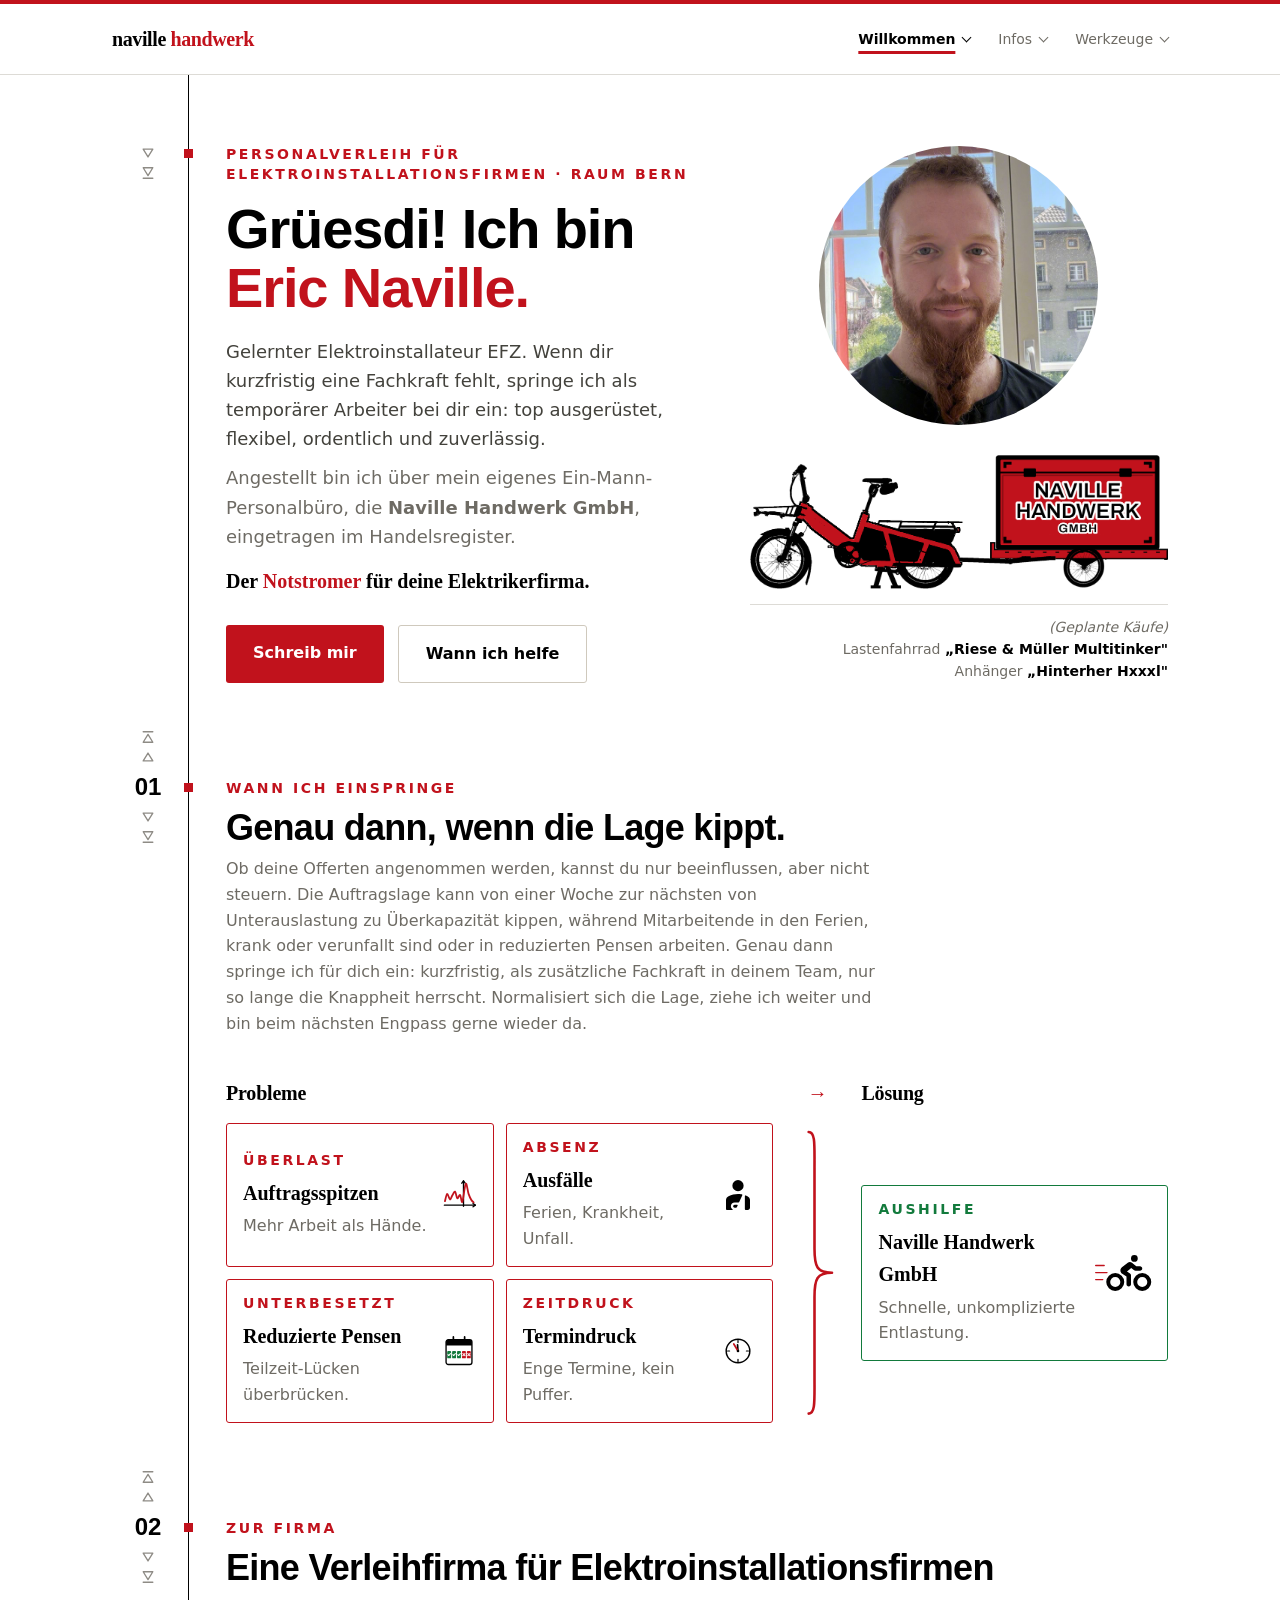
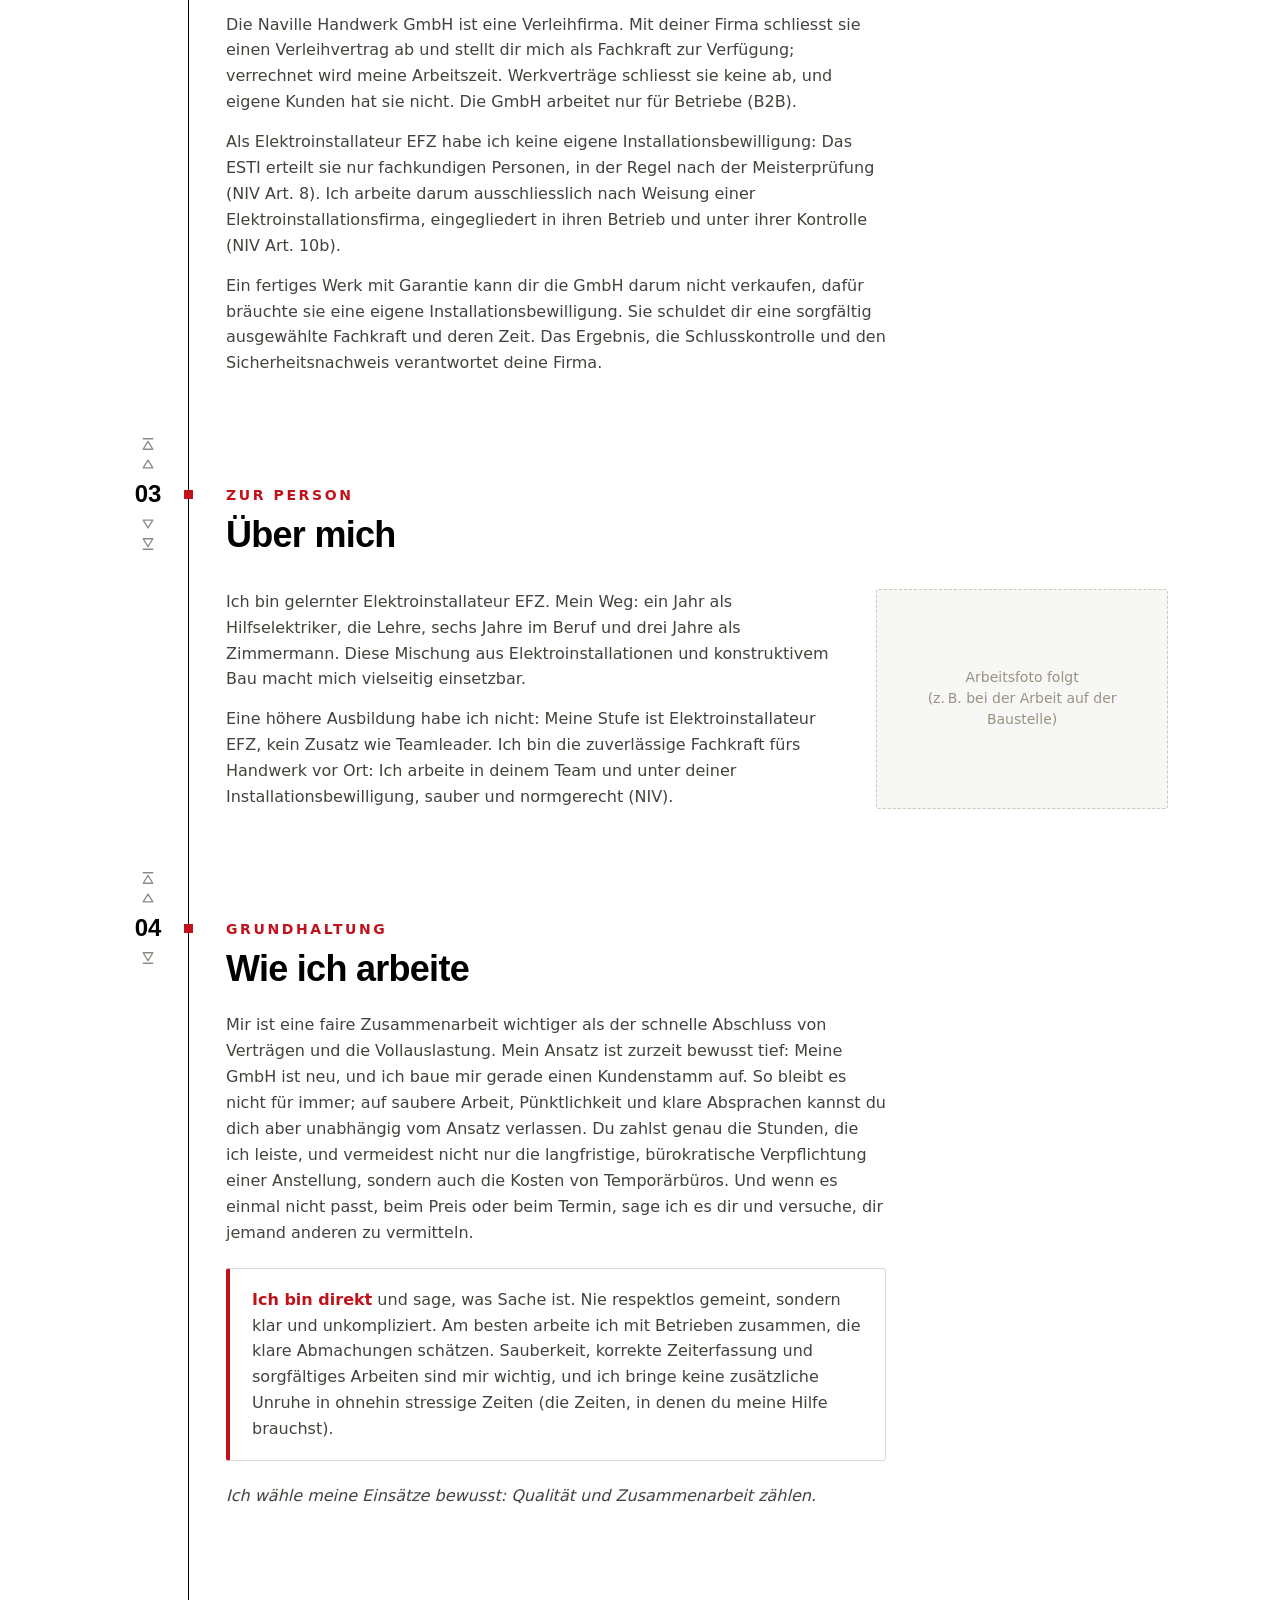
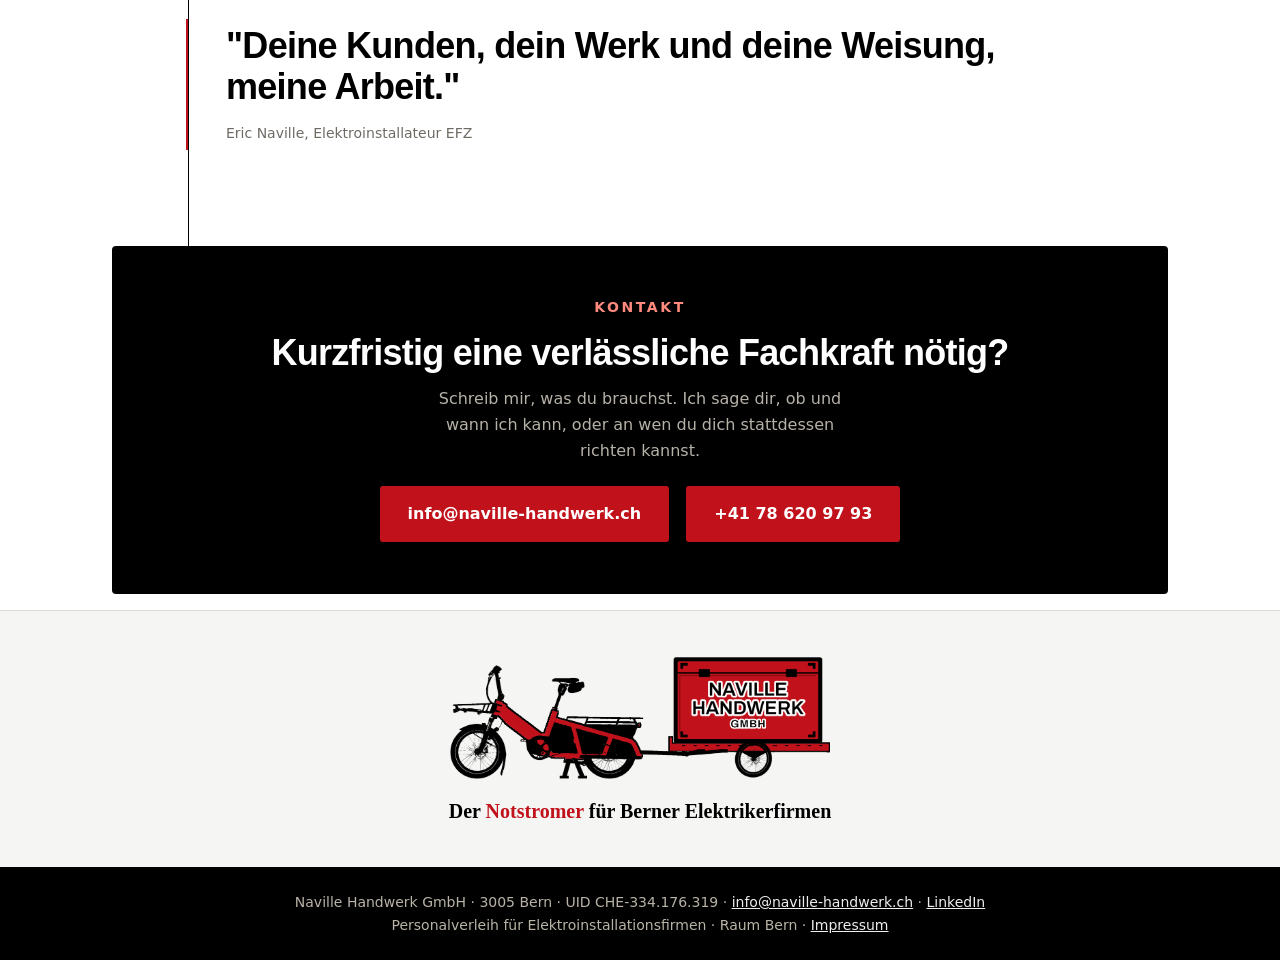
==== index.html @ 1d879ae9 "feat: LinkedIn-Link in der Fusszeile aller Seiten Die Firma hat seit heute eine LinkedIn-Firmenseite" ====
<!doctype html><html lang="de"><head><meta charset="utf-8">
<meta name="viewport" content="width=device-width,initial-scale=1">
<meta http-equiv="Content-Security-Policy" content="default-src 'self'; script-src 'self'; style-src 'self' 'unsafe-inline'; img-src 'self' data:; font-src 'self'; connect-src 'self'; object-src 'none'; base-uri 'self'; form-action 'self'">
<title>Naville Handwerk GmbH · Kurzfristige Hilfe bei akutem Personalengpass</title>
<meta name="description" content="Eric Naville, Elektroinstallateur EFZ: kurzfristige, verlässliche Aushilfe für Elektroinstallationsfirmen im Raum Bern.">
<link rel="stylesheet" href="basis.css">
<style>
.eyebrow,.card .t,.step .n{font-size:14px;letter-spacing:2.6px}
.hero{display:grid;grid-template-columns:1.06fr .94fr;gap:52px;align-items:center;padding-block:74px 66px}
.hero>*{min-width:0}
.hero h1{font-size:clamp(34px,5.2vw,56px);line-height:1.04;margin:0 0 20px}
.hero .lead{font-size:18px;color:var(--ink2);max-width:32em;margin-bottom:14px}
.slogan{font-family:'Archivo';font-weight:600;font-size:20px;margin-bottom:28px}
.ctas{display:flex;gap:14px;flex-wrap:wrap}
.btn{display:inline-block;text-decoration:none;font-weight:700;padding:15px 27px;border-radius:3px}
.btn.red{background:var(--red);color:#fff}
.btn.ghost{border:1.5px solid #cfc9bd;color:var(--ink)}
.hero-emb img{width:100%;display:block;margin-top:30px}
.hero-emb img.profile{width:66.7%;height:auto;border-radius:50%;margin:0 auto 6px;display:block;object-fit:cover}
.spec{margin-top:15px;border-top:1px solid var(--line);padding-top:12px;color:var(--grey);font-size:14px;line-height:1.55;text-align:right}
.spec b{color:var(--ink)}
.sec{padding-block:66px;border-top:1px solid var(--line)}
.eyebrow{color:var(--red);margin-bottom:10px}
.sec h2{font-size:clamp(26px,3.4vw,36px);line-height:1.08;margin-bottom:8px}
.sec .sub{color:var(--grey);margin-bottom:40px}
.cycle{display:grid;grid-template-columns:repeat(4,1fr);gap:24px}
.step{text-align:center;padding:0 6px}
.step svg{width:56px;height:56px;margin-bottom:14px}
.step .n{color:var(--red);margin-bottom:7px}
.step h3{font-family:'Archivo';font-weight:600;font-size:20px;margin-bottom:6px}
.step p{color:var(--ink2);font-size:16px}
.grid{display:grid;grid-template-columns:repeat(4,1fr);gap:14px}
.card{background:var(--card);border:1px solid var(--line);border-radius:8px;padding:18px 20px;display:flex;align-items:center;gap:14px}
.card .tx{flex:1;min-width:0}
.card .t{color:var(--red);margin-bottom:8px}
.card h3{font-family:'Archivo';font-weight:600;font-size:20px;margin-bottom:4px}
.card p{color:var(--grey);font-size:16px}
.card .ic{flex:none;height:42px;display:flex;align-items:center}
.card .ic svg{height:42px;width:auto;max-width:100%;display:block;overflow:visible}
.probsol-head{display:flex;align-items:center;gap:clamp(16px,3vw,34px);margin:2px 0 14px}
.probsol-head>*{min-width:0}
.ph-lab{font-family:'Archivo';font-weight:600;letter-spacing:-.01em;font-size:20px;color:var(--ink)}
.ph-prob{flex:2}
.ph-sol{flex:1}
.ph-arrow{flex:none;width:clamp(38px,5vw,60px);text-align:center;font-family:'Archivo';font-weight:600;font-size:20px;line-height:1}
/* Probleme als 2x2-Raster, Loesung daneben; kompakte Karten */
.probsol{display:flex;align-items:center;gap:clamp(16px,3vw,34px)}
.probsol>*{min-width:0}
.probcol{flex:2;display:grid;grid-template-columns:1fr 1fr;gap:12px}
.solcol{flex:1;display:flex}
.solcol .card{width:100%}
.probsol .card{padding:14px 16px;gap:12px}
.probsol .card .t{margin-bottom:6px}
.probsol .card .ic,.probsol .card .ic svg{height:36px}
.probcol .card{border:1.6px solid var(--red)}
.card.sol{border:1.6px solid var(--grn)}
.card.sol .t{color:var(--grn)}
.psarrow{flex:none;align-self:stretch;display:flex;align-items:center;justify-content:center;width:clamp(30px,4.5vw,52px)}
.psarrow .brace{width:100%;height:100%;display:block}
.psarrow .downarr{display:none}
@media(max-width:900px){.probsol{flex-direction:column;align-items:stretch;gap:8px}.psarrow{align-self:center;width:auto;margin:0}.psarrow .brace{display:none}.psarrow .downarr{display:block;width:22px;height:auto}.probsol-head{gap:10px}.ph-prob,.ph-sol{flex:none}.ph-arrow{width:auto}}
@media(max-width:600px){.probsol .card .t{letter-spacing:1.8px}.probsol .card .ic,.probsol .card .ic svg{height:30px}}
@media(max-width:460px){.probcol{gap:8px}.probsol .card{padding:11px 12px}.probsol .card .t{letter-spacing:1.4px}.probcol .card .ic{display:none}}
.quote{border-left:3px solid var(--red);padding:6px 0 6px 26px;max-width:62ch}
.quote p{font-size:clamp(26px,3.4vw,36px);line-height:1.15}
.quote .who{margin-top:14px;color:var(--grey);font-size:14px}
.contact{text-align:center;background:var(--ink);color:#e7e4de;border-radius:14px;padding:52px 24px}
.contact h2{color:#fff;font-size:clamp(26px,3.4vw,36px);margin:6px 0 4px}
.contact .sub2{color:#b7b2a8;max-width:44ch;margin:0 auto}
.contact .mail{display:inline-block;background:var(--red);color:#fff;text-decoration:none;font-weight:700;padding:15px 28px;border-radius:3px;margin:22px 6px 0}
@media(max-width:820px){.hero{grid-template-columns:1fr;gap:34px}.cycle{grid-template-columns:1fr 1fr;gap:34px 24px}.grid{grid-template-columns:1fr 1fr}}
@media(max-width:520px){.grid{grid-template-columns:1fr}}

.prose p{color:var(--ink2);margin-bottom:14px}
.about{display:grid;grid-template-columns:1.35fr .65fr;gap:44px;align-items:start}
.about>*{min-width:0}
.photoph{background:#F2F0EA;border:1px dashed #cfc7b6;border-radius:12px;min-height:220px;display:flex;flex-direction:column;align-items:center;justify-content:center;color:#9a9384;text-align:center;padding:24px;font-size:14px;line-height:1.5}
.sig{font-family:'Archivo';font-weight:600;font-size:20px;margin-top:18px;color:var(--ink)}
.callout{background:#fff;border:1px solid var(--line);border-left:4px solid var(--red);border-radius:10px;padding:18px 22px;color:var(--ink2);margin:22px 0}
.callout b{color:var(--red)}
.tagline{font-style:italic;color:var(--grey);margin-top:18px}
@media(max-width:820px){.about{grid-template-columns:1fr;gap:26px}}
</style>
<link rel="stylesheet" href="achse.css">
<link rel="icon" type="image/svg+xml" href="favicon.svg">
<link rel="icon" type="image/png" sizes="32x32" href="bilder/favicon-32.png">
<link rel="apple-touch-icon" href="bilder/apple-touch-icon.png">
<link rel="manifest" href="site.webmanifest">
<meta name="theme-color" content="#FFFFFF">
<meta property="og:type" content="website">
<meta property="og:site_name" content="Naville Handwerk GmbH">
<meta property="og:locale" content="de_CH">
<meta property="og:title" content="Naville Handwerk GmbH · Kurzfristige Hilfe bei akutem Personalengpass">
<meta property="og:description" content="Eric Naville, Elektroinstallateur EFZ: kurzfristige, verlässliche Aushilfe für Elektroinstallationsfirmen im Raum Bern.">
<meta property="og:url" content="https://naville-handwerk.ch/">
<meta name="twitter:card" content="summary">
<meta name="twitter:title" content="Naville Handwerk GmbH · Kurzfristige Hilfe bei akutem Personalengpass">
<meta name="twitter:description" content="Eric Naville, Elektroinstallateur EFZ: kurzfristige, verlässliche Aushilfe für Elektroinstallationsfirmen im Raum Bern.">
<!-- Icons: Font Awesome Free (CC BY 4.0, fontawesome.com) · Bootstrap Icons (MIT) · Material Symbols (Apache-2.0). Schrift: Archivo (SIL OFL 1.1). -->
</head>
<body>
<div class="availbar" id="availbar" hidden>
  <a class="availpill" href="index.html#kontakt">
    <svg class="av-ic" viewBox="0 0 24 24" fill="none" aria-hidden="true"><rect x="3" y="4.5" width="18" height="16.5" rx="3.2" stroke="#fff" stroke-width="2"/><path d="M3 9.5H21M8 2.5V6M16 2.5V6" stroke="#fff" stroke-width="2" stroke-linecap="round"/></svg>
    <span id="availtext">Verfügbarkeit wird geladen …</span>
  </a>
</div>
<div class="wire"></div>
<header class="nav"><div class="wrap nav-in">
  <a class="brand" href="index.html">naville <span class="red">handwerk</span></a>
  <input type="checkbox" id="navtoggle" class="navtoggle" hidden>
  <label for="navtoggle" class="burger" aria-label="Menü"><span></span><span></span><span></span></label>
  <nav class="nav-links"><div class="ng"><button class="ng-t" type="button">Willkommen</button><div class="ng-p"><a href="index.html">Startseite</a><a href="index.html#wann">Wann ich einspringe</a><a href="index.html#firma">Zur Firma</a><a href="index.html#ueber">Über mich</a><a href="index.html#arbeit">Wie ich arbeite</a><a href="index.html#kontakt">Kontakt</a></div></div><div class="ng"><button class="ng-t" type="button">Infos</button><div class="ng-p"><a href="leistungen.html">Was du von mir hast</a><a href="faq.html">FAQ</a><a href="dokumente.html">Dokumente</a></div></div><div class="ng"><button class="ng-t" type="button">Werkzeuge</button><div class="ng-p"><a href="kalender.html">Kalender</a><a href="preisrechner.html">Preisrechner</a><a href="rayon.html">Rayon-Rechner</a><a href="vertragswerk.html">Vertragswerk</a><a href="schema.html">Schema-Symbole</a><a href="schema_zeichnen.html">Schema zeichnen</a></div></div></nav>
</div></header>

<section class="wrap hero">
  <div>
    <div class="kick mono">Personalverleih für Elektroinstallationsfirmen · Raum Bern</div>
    <h1 class="disp">Grüesdi! Ich bin <span class="red">Eric Naville.</span></h1>
    <p class="lead">Gelernter Elektroinstallateur EFZ. Wenn dir kurzfristig eine Fachkraft fehlt, springe ich als temporärer Arbeiter bei dir ein: top ausgerüstet, flexibel, ordentlich und zuverlässig.</p>
    <p class="lead" style="color:var(--grey);margin-top:-4px">Angestellt bin ich über mein eigenes Ein-Mann-Personalbüro, die <b>Naville Handwerk GmbH</b>, eingetragen im Handelsregister.</p>
    <p class="slogan">Der <span class="red">Notstromer</span> für deine Elektrikerfirma.</p>
    <div class="ctas"><a class="btn red" href="#kontakt">Schreib mir</a><a class="btn ghost" href="#wann">Wann ich helfe</a></div>
  </div>
  <div class="hero-emb">
    <img class="profile" src="bilder/eric.jpg" width="640" height="640" alt="Eric Naville, Inhaber der Naville Handwerk GmbH">
    <img src="bilder/emblem.png" alt="Lastenvelo mit Anhänger und Firmenschild">
    <div class="spec"><i>(Geplante Käufe)</i><br>Lastenfahrrad <b>„Riese &amp; Müller Multitinker"</b><br>Anhänger <b>„Hinterher Hxxxl"</b></div>
  </div>
</section>

<section class="wrap sec" id="wann">
  <div class="eyebrow mono">Wann ich einspringe</div>
  <h2 class="disp">Genau dann, wenn die Lage kippt.</h2>
  <p class="sub">Ob deine Offerten angenommen werden, kannst du nur beeinflussen, aber nicht steuern. Die Auftragslage kann von einer Woche zur nächsten von Unterauslastung zu Überkapazität kippen, während Mitarbeitende in den Ferien, krank oder verunfallt sind oder in reduzierten Pensen arbeiten. Genau dann springe ich für dich ein: kurzfristig, als zusätzliche Fachkraft in deinem Team, nur so lange die Knappheit herrscht. Normalisiert sich die Lage, ziehe ich weiter und bin beim nächsten Engpass gerne wieder da.</p>
    <div class="probsol-head">
    <div class="ph-lab ph-prob">Probleme</div>
    <div class="ph-arrow"><span class="red">&#8594;</span></div>
    <div class="ph-lab ph-sol">Lösung</div>
  </div>
  <div class="probsol" id="leistung">
    <div class="probcol">
      <div class="card"><div class="tx"><div class="t mono">Überlast</div><h3>Auftragsspitzen</h3><p>Mehr Arbeit als Hände.</p></div><div class="ic"><svg viewBox="0 0 64 64" fill="none"><g stroke="#000000" stroke-width="2.4" stroke-linecap="round" stroke-linejoin="round" fill="none"><path d="M6 50 H61"/><path d="M61 50 l-4 -3 M61 50 l-4 3"/><path d="M40 52 V7"/><path d="M40 7 l-3 4 M40 7 l3 4"/></g><path d="M 7 43 C 7.67 40.83 9.50 30.50 11.00 30.00 C 12.50 29.50 14.50 39.50 16.00 40.00 C 17.50 40.50 18.50 35.33 20.00 33.00 C 21.50 30.67 23.50 25.17 25.00 26.00 C 26.50 26.83 27.50 37.00 29.00 38.00 C 30.50 39.00 32.50 31.00 34.00 32.00 C 35.50 33.00 36.33 47.33 38.00 44.00 C 39.67 40.67 42.17 14.33 44.00 12.00 C 45.83 9.67 47.33 25.17 49.00 30.00 C 50.67 34.83 52.50 38.50 54.00 41.00 C 55.50 43.50 57.33 44.33 58.00 45.00" fill="none" stroke="#C1121C" stroke-width="3.2" stroke-linecap="round" stroke-linejoin="round"/></svg></div></div>
      <div class="card"><div class="tx"><div class="t mono">Absenz</div><h3>Ausfälle</h3><p>Ferien, Krankheit, Unfall.</p></div><div class="ic"><svg viewBox="0 -960 960 960" fill="none"><path fill="#000000" d="M373.5-623.5Q330-667 330-730t43.5-106.5Q417-880 480-880t106.5 43.5Q630-793 630-730t-43.5 106.5Q543-580 480-580t-106.5-43.5ZM390-140q-17 0-28.5-11.5T350-180q0-17 11.5-28.5T390-220h67q8 0 12.5 7t1.5 15l-19 41q-4 8-11.5 12.5T424-140h-34ZM228-450q60-27 123-43.5T480-510q26 0 52 3t52 9q8 2 11.5 8.5T595-475l-80 178q-3 8-10.5 12.5T488-280h-98q-42 0-71 29t-29 71q0 27 13 49.5T337-94q6 3 4.5 8.5T335-80H190q-13 0-21.5-8.5T160-110v-234q0-35 18-63.5t50-42.5Zm572 310q0 25-17.5 42.5T740-80h-47q-13 0-21.5-8.5T663-110v-344q0-8 6-13t14-2q12 5 24 9.5t24 9.5q31 14 50 42.5t19 63.5v204Z"/></svg></div></div>
      <div class="card"><div class="tx"><div class="t mono">Unterbesetzt</div><h3>Reduzierte Pensen</h3><p>Teilzeit-Lücken überbrücken.</p></div><div class="ic"><svg viewBox="0 0 64 64" fill="none"><path d="M22 7 V15 M42 7 V15" stroke="#000000" stroke-width="3" stroke-linecap="round"/><rect x="9" y="12" width="46" height="44" rx="4" fill="#fff" stroke="#000000" stroke-width="2.4"/><path d="M9 22 V16 Q9 12 13 12 H51 Q55 12 55 16 V22 Z" fill="#000000"/><rect x="11" y="32" width="7" height="13" rx="1.6" fill="#127A3C"/><path d="M12.4 38.5 l1.4 1.6 l3 -3.4" fill="none" stroke="#fff" stroke-width="1.8" stroke-linecap="round" stroke-linejoin="round"/><rect x="19.75" y="32" width="7" height="13" rx="1.6" fill="#127A3C"/><path d="M21.15 38.5 l1.4 1.6 l3 -3.4" fill="none" stroke="#fff" stroke-width="1.8" stroke-linecap="round" stroke-linejoin="round"/><rect x="28.5" y="32" width="7" height="13" rx="1.6" fill="#127A3C"/><path d="M29.9 38.5 l1.4 1.6 l3 -3.4" fill="none" stroke="#fff" stroke-width="1.8" stroke-linecap="round" stroke-linejoin="round"/><rect x="37.25" y="32" width="7" height="13" rx="1.6" fill="#C1121C"/><path d="M38.85 36.6 l3.8 3.8 M42.65 36.6 l-3.8 3.8" stroke="#fff" stroke-width="1.8" stroke-linecap="round"/><rect x="46" y="32" width="7" height="13" rx="1.6" fill="#C1121C"/><path d="M47.6 36.6 l3.8 3.8 M51.4 36.6 l-3.8 3.8" stroke="#fff" stroke-width="1.8" stroke-linecap="round"/></svg></div></div>
      <div class="card"><div class="tx"><div class="t mono">Zeitdruck</div><h3>Termindruck</h3><p>Enge Termine, kein Puffer.</p></div><div class="ic"><svg viewBox="0 0 64 64" fill="none"><circle cx="32" cy="32" r="21" fill="#fff" stroke="#000000" stroke-width="2.6"/><g stroke="#000000" stroke-width="2.2" stroke-linecap="round"><path d="M32 13.5 V17"/><path d="M32 47 V50.5"/><path d="M50.5 32 H47"/><path d="M13.5 32 H17"/></g><path d="M32 32 L31.2 21" stroke="#000000" stroke-width="3" stroke-linecap="round"/><path d="M32 32 L24.5 19.5" stroke="#C1121C" stroke-width="3" stroke-linecap="round"/><circle cx="32" cy="32" r="2.3" fill="#000000"/></svg></div></div>
    </div>
    <div class="psarrow" aria-hidden="true"><svg class="brace" viewBox="0 0 24 100" preserveAspectRatio="none" fill="none"><path d="M7 3 C11 3 10.5 7 10.5 15 L10.5 42 C10.5 48 12 50 21 50 C12 50 10.5 52 10.5 58 L10.5 85 C10.5 93 11 97 7 97" stroke="#C1121C" stroke-width="2.6" stroke-linecap="round" stroke-linejoin="round" vector-effect="non-scaling-stroke"/></svg><svg class="downarr" viewBox="0 0 32 64" fill="none"><path d="M16 3 V54" stroke="#C1121C" stroke-width="5" stroke-linecap="round"/><path d="M5 42 L16 60 L27 42" stroke="#C1121C" stroke-width="5" stroke-linecap="round" stroke-linejoin="round"/></svg></div>
    <div class="solcol">
      <div class="card sol"><div class="tx"><div class="t mono">Aushilfe</div><h3>Naville Handwerk GmbH</h3><p>Schnelle, unkomplizierte Entlastung.</p></div><div class="ic"><svg viewBox="-160 0 800 512" fill="none"><g stroke="#C1121C" stroke-width="20" stroke-linecap="round"><path d="M-150 150 H-30"/><path d="M-150 250 H10"/><path d="M-150 350 H-50"/></g><path fill="#000000" d="M400 96a48 48 0 1 0 0-96 48 48 0 1 0 0 96zm27.2 64l-61.8-48.8c-17.3-13.6-41.7-13.8-59.1-.3l-83.1 64.2c-30.7 23.8-28.5 70.8 4.3 91.6L288 305.1 288 416c0 17.7 14.3 32 32 32s32-14.3 32-32l0-128c0-10.7-5.3-20.7-14.2-26.6L295 232.9l60.3-48.5L396 217c5.7 4.5 12.7 7 20 7l64 0c17.7 0 32-14.3 32-32s-14.3-32-32-32l-52.8 0zM56 384a72 72 0 1 1 144 0A72 72 0 1 1 56 384zm200 0A128 128 0 1 0 0 384a128 128 0 1 0 256 0zm184 0a72 72 0 1 1 144 0 72 72 0 1 1 -144 0zm200 0a128 128 0 1 0 -256 0 128 128 0 1 0 256 0z"/></svg></div></div>
    </div>
  </div>
</section>

<section class="wrap sec" id="firma">
  <div class="eyebrow mono">Zur Firma</div>
  <h2 class="disp">Eine Verleihfirma für Elektroinstallationsfirmen</h2>
  <div class="prose" style="margin-top:24px">
    <p>Die Naville Handwerk GmbH ist eine Verleihfirma. Mit deiner Firma schliesst sie einen Verleihvertrag ab und stellt dir mich als Fachkraft zur Verfügung; verrechnet wird meine Arbeitszeit. Werkverträge schliesst sie keine ab, und eigene Kunden hat sie nicht. Die GmbH arbeitet nur für Betriebe (B2B).</p>
    <p>Als Elektroinstallateur EFZ habe ich keine eigene Installationsbewilligung: Das ESTI erteilt sie nur fachkundigen Personen, in der Regel nach der Meisterprüfung (NIV Art. 8). Ich arbeite darum ausschliesslich nach Weisung einer Elektroinstallationsfirma, eingegliedert in ihren Betrieb und unter ihrer Kontrolle (NIV Art. 10b).</p>
    <p>Ein fertiges Werk mit Garantie kann dir die GmbH darum nicht verkaufen, dafür bräuchte sie eine eigene Installationsbewilligung. Sie schuldet dir eine sorgfältig ausgewählte Fachkraft und deren Zeit. Das Ergebnis, die Schlusskontrolle und den Sicherheitsnachweis verantwortet deine Firma.</p>
  </div>
</section>

<section class="wrap sec" id="ueber">
  <div class="eyebrow mono">Zur Person</div>
  <h2 class="disp">Über mich</h2>
  <div class="about" style="margin-top:34px">
    <div class="prose">
      <p>Ich bin gelernter Elektroinstallateur EFZ. Mein Weg: ein Jahr als Hilfselektriker, die Lehre, sechs Jahre im Beruf und drei Jahre als Zimmermann. Diese Mischung aus Elektroinstallationen und konstruktivem Bau macht mich vielseitig einsetzbar.</p>
      <p>Eine höhere Ausbildung habe ich nicht: Meine Stufe ist Elektroinstallateur EFZ, kein Zusatz wie Teamleader. Ich bin die zuverlässige Fachkraft fürs Handwerk vor Ort: Ich arbeite in deinem Team und unter deiner Installationsbewilligung, sauber und normgerecht (NIV).</p>
    </div>
    <div class="photoph">Arbeitsfoto folgt<br>(z. B. bei der Arbeit auf der Baustelle)</div>
  </div>
</section>

<section class="wrap sec" id="arbeit">
  <div class="eyebrow mono">Grundhaltung</div>
  <h2 class="disp">Wie ich arbeite</h2>
  <div class="prose" style="margin-top:24px">
    <p style="color:var(--ink2)">Mir ist eine faire Zusammenarbeit wichtiger als der schnelle Abschluss von Verträgen und die Vollauslastung. Mein Ansatz ist zurzeit bewusst tief: Meine GmbH ist neu, und ich baue mir gerade einen Kundenstamm auf. So bleibt es nicht für immer; auf saubere Arbeit, Pünktlichkeit und klare Absprachen kannst du dich aber unabhängig vom Ansatz verlassen. Du zahlst genau die Stunden, die ich leiste, und vermeidest nicht nur die langfristige, bürokratische Verpflichtung einer Anstellung, sondern auch die Kosten von Temporärbüros. Und wenn es einmal nicht passt, beim Preis oder beim Termin, sage ich es dir und versuche, dir jemand anderen zu vermitteln.</p>
    <div class="callout"><b>Ich bin direkt</b> und sage, was Sache ist. Nie respektlos gemeint, sondern klar und unkompliziert. Am besten arbeite ich mit Betrieben zusammen, die klare Abmachungen schätzen. Sauberkeit, korrekte Zeiterfassung und sorgfältiges Arbeiten sind mir wichtig, und ich bringe keine zusätzliche Unruhe in ohnehin stressige Zeiten (die Zeiten, in denen du meine Hilfe brauchst).</div>
    <p class="tagline">Ich wähle meine Einsätze bewusst: Qualität und Zusammenarbeit zählen.</p>
  </div>
</section>

<section class="wrap sec">
  <div class="quote" style="max-width:none">
    <p class="disp">"Deine Kunden, dein Werk und deine Weisung,<br>meine Arbeit."</p>
    <div class="who">Eric Naville, Elektroinstallateur EFZ</div>
  </div>
</section>

<section class="wrap" id="kontakt" style="padding-bottom:16px">
  <div class="contact">
    <div class="eyebrow mono" style="color:#ff8a7d;margin-bottom:6px">Kontakt</div>
    <h2 class="disp">Kurzfristig eine verlässliche Fachkraft nötig?</h2>
    <p class="sub2">Schreib mir, was du brauchst. Ich sage dir, ob und wann ich kann, oder an wen du dich stattdessen richten kannst.</p>
    <a class="mail" href="mailto:info@naville-handwerk.ch">info@naville-handwerk.ch</a>
    <a class="mail" href="tel:+41786209793">+41 78 620 97 93</a>
  </div>
</section>

<div class="fbrand">
  <img src="bilder/emblem.png" alt="Naville Handwerk: Lastenvelo mit Firmenschild">
  <p class="fc">Der <span class="red">Notstromer</span> für Berner Elektrikerfirmen</p>
</div>
<footer class="foot">Naville Handwerk GmbH · 3005 Bern · UID CHE-334.176.319 · <a href="mailto:info@naville-handwerk.ch">info@naville-handwerk.ch</a> · <a href="https://www.linkedin.com/company/naville-handwerk">LinkedIn</a><br>Personalverleih für Elektroinstallationsfirmen · Raum Bern · <a href="impressum.html">Impressum</a></footer>
<script src="verfuegbarkeit.js"></script>
<script src="hinweis.js"></script>
<script src="nav.js"></script>
<script src="banner.js"></script>
<script src="achse.js"></script>
</body></html>
---- basis.css ----
/* Gemeinsames Grundgerüst aller Seiten (extrahiert 2026-08-03 aus den zuvor
   kopierten <style>-Blöcken; Referenz: index.html). Wird auf jeder Seite VOR
   dem seitenspezifischen <style>-Block geladen — bei gleicher Spezifität
   gewinnt darum immer die Inline-Regel der Seite (Overrides). Enthält:
   Schrift, Farbvariablen, Reset, Typo, Kopf/Nav + Burger, Verfügbarkeits-
   Banner, Footer. Seitenspezifisches bleibt im <style> der Seite. */
@font-face{font-family:'Archivo';font-weight:600;font-display:swap;src:url(fonts/archivo-600.woff2) format('woff2');}
:root{--ink:#000000;--ink2:#43423C;--paper:#FFFFFF;--red:#C1121C;--grey:#6E6B64;--line:#DCD6CB;--card:#fff;--org:#EA8C1B;--grn:#127A3C;}
*{box-sizing:border-box;margin:0}
html{scroll-behavior:smooth}
body{font-family:"Segoe UI",system-ui,Arial,sans-serif;color:var(--ink);background:var(--paper);line-height:1.62;-webkit-font-smoothing:antialiased;overflow-x:hidden}
.wrap{max-width:1080px;margin:0 auto;padding:0 clamp(24px,5vw,52px)}
.disp{font-family:'Archivo',sans-serif;font-weight:600;letter-spacing:-.02em}
.mono{font-family:inherit;font-weight:600;font-size:14px;line-height:1.4;letter-spacing:2px;text-transform:uppercase}
.kick{font-size:14px;letter-spacing:2.6px;color:var(--red);margin-bottom:16px}
.red{color:var(--red)}
a{color:inherit}
.wire{height:4px;background:var(--red)}
.nav{position:sticky;top:0;z-index:20;background:rgba(239,238,232,.9);backdrop-filter:blur(8px);border-bottom:1px solid var(--line)}
.nav-in{display:flex;justify-content:space-between;align-items:center;padding-block:18px;gap:20px;flex-wrap:wrap}
.brand{font-family:'Archivo';font-weight:600;font-size:20px;letter-spacing:-.4px;text-transform:lowercase;text-decoration:none;color:#000}
/* Navigation: drei Gruppen (Willkommen, Infos, Werkzeuge), in jeder Seite gleich im HTML.
   Breit: Gruppen in der Kopfzeile, die Seiten klappen beim Schweben oder per Tastatur auf
   (:focus-within). Schmal (unten): der Burger oeffnet drei Kacheln mit allen Seiten.
   nav.js markiert die aktuelle Seite (.on); ohne JavaScript fehlt nur die Markierung. */
.nav-links{display:flex;gap:28px}
.ng{position:relative}
.ng-t{display:inline-flex;align-items:center;gap:8px;color:var(--grey);font-size:14px;font-family:inherit;background:none;border:0;padding:8px 0;cursor:pointer;line-height:1.3}
.ng-t::after{content:"";width:6px;height:6px;border:solid currentColor;border-width:0 1.5px 1.5px 0;transform:translateY(-2px) rotate(45deg)}
.ng:hover .ng-t,.ng:focus-within .ng-t{color:var(--red)}
.ng-t.on{color:var(--ink);font-weight:600;text-decoration:underline;text-decoration-color:var(--red);text-underline-offset:7px;text-decoration-thickness:2.5px}
.ng-p{display:none;position:absolute;left:-16px;top:100%;min-width:230px;background:#fff;border:1px solid var(--line);border-radius:3px;box-shadow:0 10px 24px rgba(0,0,0,.08);padding:8px 0;z-index:30}
.ng:hover .ng-p,.ng:focus-within .ng-p{display:block}
.ng-p a{display:block;padding:9px 16px;color:var(--ink2);text-decoration:none;font-size:14px;white-space:nowrap}
.ng-p a:hover,.ng-p a:focus-visible{color:var(--red);background:#F5F5F3}
.ng-p a.on{color:var(--ink);font-weight:600;box-shadow:inset 3px 0 0 var(--red)}
.availbar{background:var(--paper);padding:11px 16px 3px;text-align:center}
.availbar[hidden]{display:none}
.availpill{display:inline-flex;align-items:center;gap:9px;border-radius:999px;padding:8px 18px;font-size:14px;line-height:1.3;color:#fff;text-decoration:none;font-weight:500;max-width:100%}
.availbar.av-off .availpill{background:var(--red)}
.availbar.av-on .availpill{background:#127A3C}
.availpill .av-ic{flex:none;width:18px;height:18px}
.availpill b{font-weight:700}
.availpill:hover{filter:brightness(1.07)}
.fbrand{background:#F6F4EE;border-top:1px solid var(--line);text-align:center;padding:46px 20px 40px}
.fbrand img{width:100%;max-width:380px;margin:0 auto;display:block}
.fbrand .fc{margin-top:16px;font-family:'Archivo';font-weight:600;font-size:20px;color:var(--ink)}
.foot{background:#000000;color:#b9b3a7;text-align:center;padding:24px 20px;font-size:14px}
.foot a{color:#eee}
.burger{display:none}
@media(max-width:820px){
.burger{display:flex;flex-direction:column;justify-content:center;gap:5px;width:38px;height:34px;padding:6px 4px;cursor:pointer;-webkit-tap-highlight-color:transparent}
.burger span{display:block;height:2.5px;width:100%;background:var(--ink);border-radius:2px;transition:transform .2s,opacity .2s}
.nav{max-height:100vh;overflow-y:auto}                       /* offenes Menue hoeher als der Bildschirm: in der Kopfzeile scrollen */
.nav-links{display:none;width:100%;flex-direction:column;gap:12px;padding:4px 0 14px}
#navtoggle:checked ~ .nav-links{display:flex}
.ng{border:1px solid var(--line);border-radius:3px;padding:10px 14px 4px;background:#fff}
.ng-t{font-family:'Archivo',sans-serif;font-weight:600;font-size:16px;color:var(--ink);padding:0 0 6px;cursor:default}
.ng-t::after{display:none}
.ng:hover .ng-t,.ng:focus-within .ng-t,.ng-t.on{color:var(--ink);text-decoration:none}
.ng-p{display:block;position:static;min-width:0;border:0;box-shadow:none;padding:0}
.ng-p a{padding:10px 0;border-top:1px solid var(--line);white-space:normal;font-size:16px}
.ng-p a:hover,.ng-p a:focus-visible{background:none}
.ng-p a.on{box-shadow:none;text-decoration:underline;text-decoration-color:var(--red);text-underline-offset:5px;text-decoration-thickness:2px}
#navtoggle:checked ~ .burger span:nth-child(1){transform:translateY(7.5px) rotate(45deg)}
#navtoggle:checked ~ .burger span:nth-child(2){opacity:0}
#navtoggle:checked ~ .burger span:nth-child(3){transform:translateY(-7.5px) rotate(-45deg)}
}
/* Seitenspalte der Rechner (Preisrechner, Rayon-Rechner): klebt unter der Kopfzeile und scrollt in
   sich, sobald sie hoeher als der Bildschirm ist; schmal setzen die Seiten sie auf static */
.calc-side{position:sticky;top:78px;max-height:calc(100vh - 92px);overflow-y:auto;display:flex;flex-direction:column;gap:16px;padding:0 6px 2px 0;scrollbar-width:thin;scrollbar-color:#cfc9bd transparent}
---- achse.css ----
/* Gestaltung "Achse": weisser Grund, und auf jeder Seite führt eine dünne
   senkrechte Linie von der Navigation bis zum Schluss der Seite. Die Abschnitte
   hängen als Stationen daran (Nummer, Jahr oder Buchstabe links, rotes Quadrat
   auf der Linie); achse.js setzt dazu die Sprungmarken.

   Wird auf jeder Seite NACH dem seitenspezifischen <style> geladen und geht
   darum basis.css und den Seiten-Styles vor. Ältere Regeln dort (Cremegrund,
   Trennlinien, zentrierte Karten) bleiben stehen und werden hier übersteuert.

   Aufbau: 1 Grund und Masse · 2 Achse · 3 Stationen · 4 Seiten · 5 schmale Fenster */

/* ---------- 1 Grund und Masse (alle Seiten) ---------- */
:root{--paper:#fff;--line:#DDDBD6;--rand:clamp(24px,5vw,52px);
  --spalte:76px;                                   /* Platz links der Achse für Nummern */
  --abstand:38px;                                  /* Achse bis Inhaltskante */
  --achse-x:calc(var(--rand) + var(--spalte))}     /* Lage der Achse ab Seitenrand des Wraps */
body{counter-reset:abschnitt}
.wrap,.nav-in,.calc-layout{max-width:1160px;margin-inline:auto;padding-inline:var(--rand)}
.nav{background:rgba(255,255,255,.93)}
.fbrand{background:#F5F5F3;margin-top:0}
.card,.callout,.photoph{border-radius:3px}
.contact{border-radius:4px}
.photoph{background:#F7F7F5}
.cal-toolbar{background:rgba(255,255,255,.96)}
.fb-card,.note,.introbox2,.gavbox,.disc,.side-box{background:#F5F5F3}
:root{--edit:#F5F5F3;--editbd:#D8D6D0}                           /* Eingabefelder des Preisrechners ohne Cremeton */

/* ---------- 2 Achse: Träger sind alle Abschnitte zwischen Navigation und Fuss ---------- */
.hero,.phead,.sec,.cta,.achse,.cal-main,.cal-fallback,.cal-toolbar-in{position:relative;padding-left:calc(var(--achse-x) + var(--abstand))}
.hero::before,.phead::before,.sec::before,.cta::before,.achse::before,.cal-main::before,.cal-fallback::before,.cal-toolbar-in::before{content:"";position:absolute;left:var(--achse-x);top:0;bottom:0;width:1px;background:var(--ink)}
.sec{border-top:0}

/* ---------- 3 Stationen ---------- */
/* rotes Quadrat auf der Achse */
.kick,.sec > .eyebrow,.tblock,.chap-block,.icard,.calc-main h2{position:relative}
.kick::after,.sec > .eyebrow::after,.tblock::after,.chap-block::after,.icard::after,.calc-main h2::after,.cal-year::after{content:"";position:absolute;left:calc(-1 * var(--abstand) - 4px);top:var(--st-oben,4px);width:9px;height:9px;background:var(--red)}
/* Nummer links der Achse */
.sec > .eyebrow,.tblock,.chap-block,.icard{counter-increment:abschnitt}
.sec > .eyebrow::before,.tblock::before,.chap-block::before,.icard::before,.calc-main h2 .st{position:absolute;right:calc(100% + var(--abstand) + 20px);top:calc(var(--st-oben,4px) - 8px);font-family:'Archivo',sans-serif;font-weight:600;font-size:24px;line-height:1;letter-spacing:0;color:var(--ink);white-space:nowrap;
  width:40px;display:flex;justify-content:center}                /* alle Zahlen mittig in einer Spalte, 20px links der Achse */
.sec > .eyebrow::before,.tblock::before,.chap-block::before,.icard::before{content:counter(abschnitt,decimal-leading-zero)}

/* Sprungmarken (achse.js): über der Zahl nach oben, unter der Zahl nach unten.
   .pf-reihe fasst beide Gruppen; breit erzeugt sie keinen eigenen Kasten. Nach einem Sprung
   setzt achse.js die untere Gruppe der Zielstation dorthin, wo die untere Gruppe der obersten
   Station bei Seitenanfang steht; dieselbe Marke führt so Station für Station weiter. */
.pf-reihe{display:contents}
.pf{position:absolute;right:calc(100% + var(--abstand) + 20px);width:40px;display:flex;flex-direction:column;align-items:center}
.pf-auf{bottom:calc(100% - var(--st-oben,4px) + 16px)}           /* Unterkante 8px über der Zahl */
.pf-ab{top:calc(var(--st-oben,4px) + 24px)}                      /* 8px unter der Zahl */
.pf-ohne .pf-auf{bottom:calc(100% - var(--st-oben,4px) + 6px)}   /* Station ohne Zahl: dicht am Quadrat */
.pf-ohne .pf-ab{top:calc(var(--st-oben,4px) + 15px)}
.kick .pf-ab{top:calc(var(--st-oben,4px) - 6px)}                 /* oberster Punkt: Marke auf Höhe des Quadrats */
.pf a{display:flex;align-items:center;justify-content:center;width:30px;height:20px;color:#8E8B85}
.pf a:hover,.pf a:focus-visible{color:var(--red)}
.pf a:focus-visible{outline:2px solid var(--red);outline-offset:1px}
.pf svg{width:14px;height:14px;fill:none;stroke:currentColor;stroke-width:1.5;stroke-linejoin:round;stroke-linecap:round}
.pf a:hover .fl{fill:currentColor}                               /* hohles Dreieck füllt sich unter dem Zeiger */
.tblock{--st-oben:34px}
.tblock::after,.icard::after{margin-left:-1px}                  /* Kartenrand ausgleichen */
.tblock.ja::after{background:var(--grn)}
.chap-block{--st-oben:9px}
.icard{--st-oben:37px}
.calc-main h2{--st-oben:9px}
.calc-main h2 .st-p{display:none}
.chap-title .num{display:none}

/* Schlussstation: die Achse endet an der Aufforderung zum Kontakt */
.cta{text-align:left;padding-block:26px 60px}
.cta::before{bottom:auto;height:36px}
.cta p{position:relative;--st-oben:11px}
.cta p::after{content:"";position:absolute;left:calc(-1 * var(--abstand) - 6px);top:9px;width:13px;height:13px;background:var(--red)}

/* ---------- 4 Seiten ---------- */
/* Lesebreite für Fliesstext */
.sec .sub,.prose p,.callout,.phead .lead{max-width:660px}

/* Startseite */
.hero{padding-block:70px 96px}
.hero ~ .sec{padding-block:0 96px}
.quote{margin-left:calc(-1 * var(--abstand) - 2px);padding-left:calc(var(--abstand) - 1px)}   /* roter Balken liegt auf der Achse */
@media(min-width:901px){                                          /* Lösungskarte einzeilig halten */
  .probsol,.probsol-head{gap:24px}
  .psarrow,.ph-arrow{width:40px}
  .solcol,.ph-sol{flex:1.12}
}

/* Unterseiten: Kopf und Abschnitte */
.phead{padding-block:64px 44px}
.phead ~ .sec{padding-block:0 72px}

/* Leistungen */
.tsec,.foto{margin-inline:0}
.tblock:first-child{margin-top:0}
.tblock:last-child{margin-bottom:0}

/* FAQ */
.faq,.note{margin-inline:0}

/* Impressum */
.narrow{margin-inline:0}
.icard:first-child{margin-top:0}

/* Kalender: die Jahre sind die Stationen */
.achse > .cal-cards{padding-block:0 40px}
.cal-toolbar{margin-top:0}
.cal-toolbar-in::before{top:-1px;bottom:-1px}
.cal-main{padding-block:44px 64px}
.cal-year{position:absolute;left:calc(var(--achse-x) - 60px);width:40px;display:flex;justify-content:center;white-space:nowrap;margin:0;padding:0;border:0;font-size:22px;line-height:1;--st-oben:6px}
.cal-year .pf{right:0}
.cal-year:first-child{margin:0}
.cal-year::after{left:calc(100% + 16px)}
.cal-months{margin-bottom:52px}
.cal-months:last-child{margin-bottom:0}
/* Monatsreihen als Stationen (achse.js setzt .pf-station auf die erste Karte jeder weiteren
   Reihe): keine Zahl und kein Quadrat, die Marken stehen links der Achse an der Oberkante der
   Karte, oben darüber, unten darunter */
.cal-month.pf-station{position:relative}
.cal-month .pf-auf{bottom:calc(100% - 2px)}
.cal-month .pf-ab{top:2px}

/* Preisrechner: die Buchstaben A bis F sind die Stationen */
.intro,.calc-section{padding:0}
.intro > .achse{display:flow-root;padding-block:0 22px}             /* flow-root: Randabstand der Kästen bleibt innen, die Achse reisst nicht ab */
.calc-layout{grid-template-columns:minmax(0,1fr) 300px;gap:32px;padding-block:0 64px}
.calc-main h2:first-child{margin-top:.4em}
ol.refs a{overflow-wrap:anywhere}                               /* lange Adressen der Quellenliste ragten rechts aus der Spalte (schon im Ist) */

/* ---------- 5 schmale Fenster ---------- */
@media(max-width:1100px){
  .calc-layout{grid-template-columns:1fr}
  .calc-side{position:static}
}
@media(max-width:820px){
  :root{--spalte:0px;--abstand:20px;--achse-x:12px}
  .hero{padding-block:44px 64px}
  .hero ~ .sec{padding-block:0 64px}
  .phead{padding-block:40px 34px}
  .phead ~ .sec{padding-block:0 52px}
  /* Nummern: bei den Abschnittszeilen in die Zeile, sonst weg (die Karten tragen eigene Köpfe) */
  .sec > .eyebrow::before{position:static;display:inline;width:auto;font-size:15px;margin-right:10px}
  .tblock::before,.chap-block::before,.icard::before{display:none}
  .chap-title .num{display:inline-flex}
  .calc-main h2 .st{position:static;display:inline;width:auto;font:inherit}
  .calc-main h2 .st-p{display:inline}
  .cal-year{position:relative;display:block;left:auto;width:auto;margin:0 0 12px}
  /* Sprungmarken: links der Achse ist kein Platz, darum als Reihe rechts.
     Textzeilen (Abschnittszeile, Jahr, Überschrift): schwebt rechts auf der ersten Zeile.
     Karten und FAQ-Kapitel: über der rechten oberen Ecke, im Abstand zur Karte davor. */
  .pf-reihe{display:flex;float:right;margin:0 -5px 0 10px}
  .pf{position:static;width:auto;flex-direction:row}
  .pf a{position:relative;width:26px;height:19px}                 /* 19px: nicht höher als eine Textzeile */
  .pf a::after{content:"";position:absolute;inset:-9px 0}         /* grössere Tippfläche */
  .tblock > .pf-reihe,.chap-block > .pf-reihe,.icard > .pf-reihe,.cal-month > .pf-reihe{float:none;position:absolute;right:-5px;top:-30px;margin:0}
  .tblock + .tblock,.icard + .icard{margin-top:44px}
  .cal-year::after{left:calc(-1 * var(--abstand) - 4px)}
  .cal-months{margin-bottom:38px;row-gap:36px}                      /* Platz für die Markenreihe über jeder Monatskarte */
  .quote{margin-left:calc(-1 * var(--abstand) - 1px);padding-left:calc(var(--abstand) - 2px)}
}
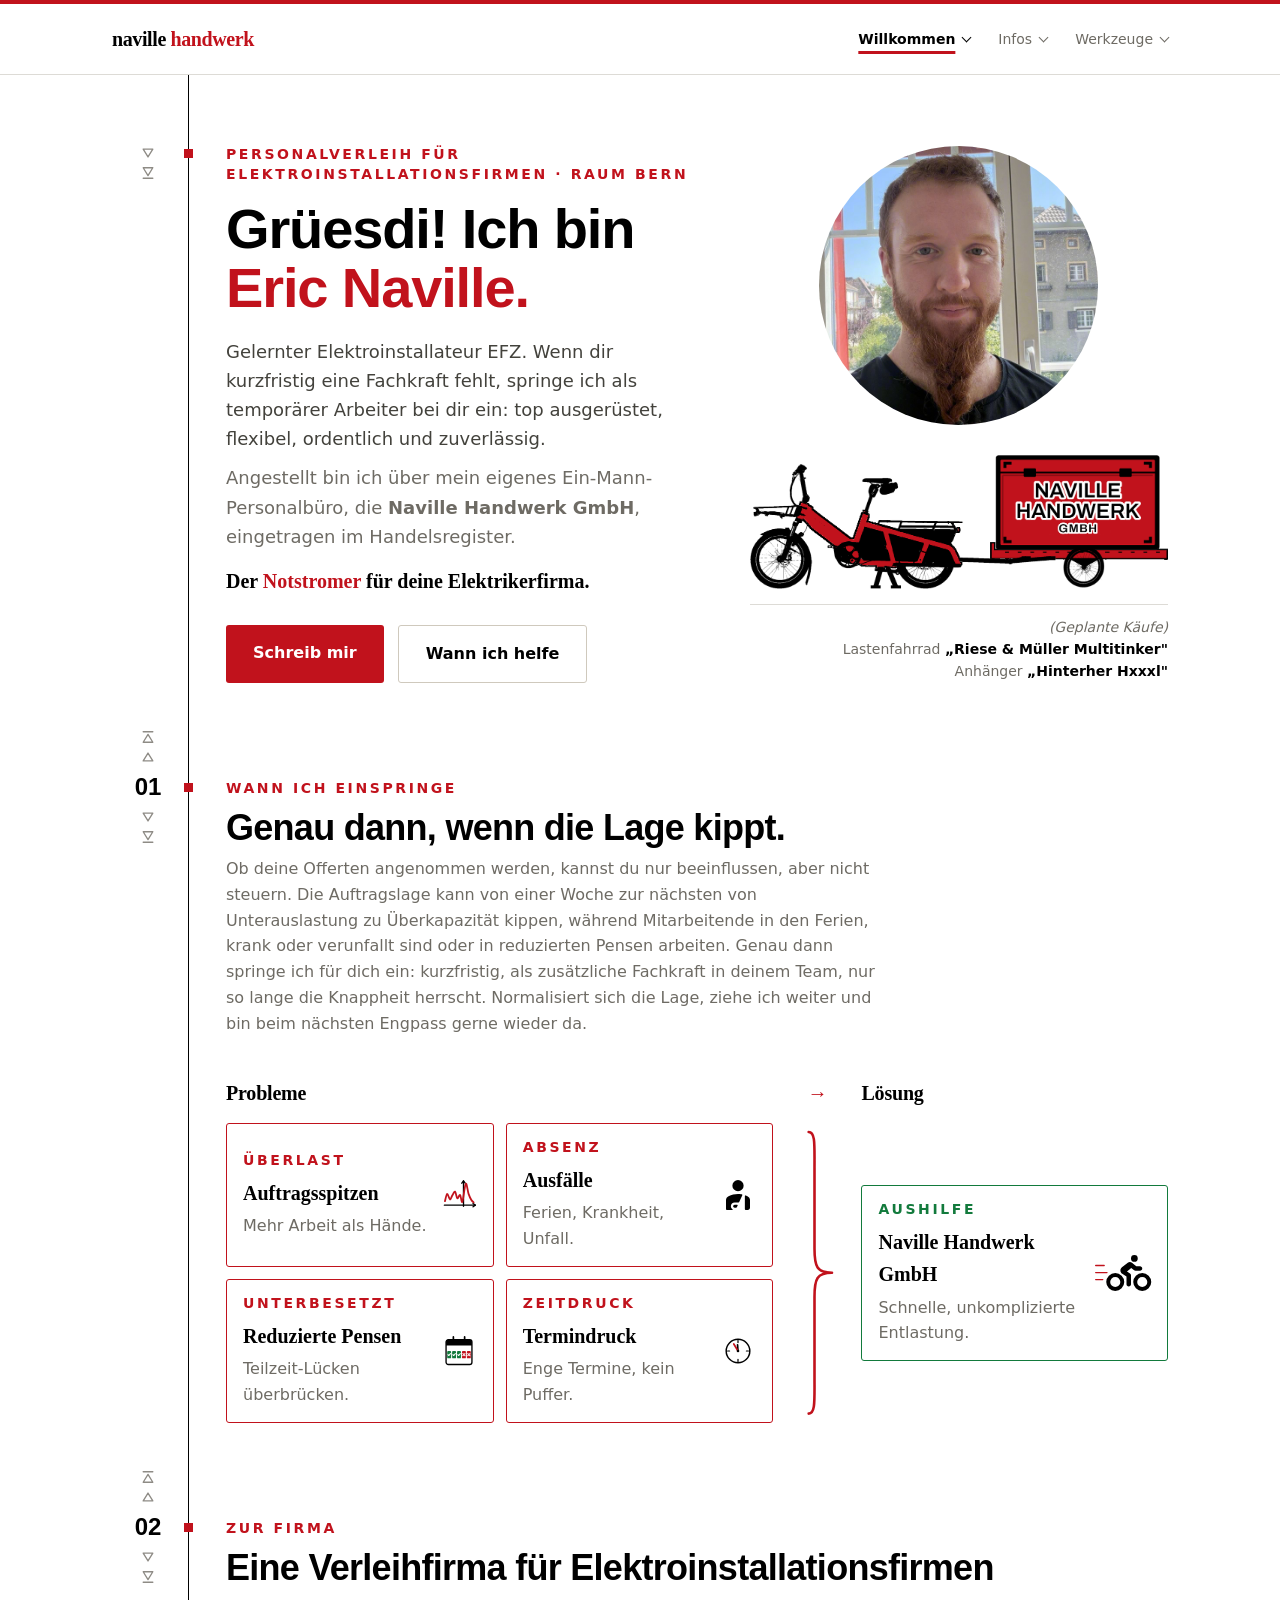
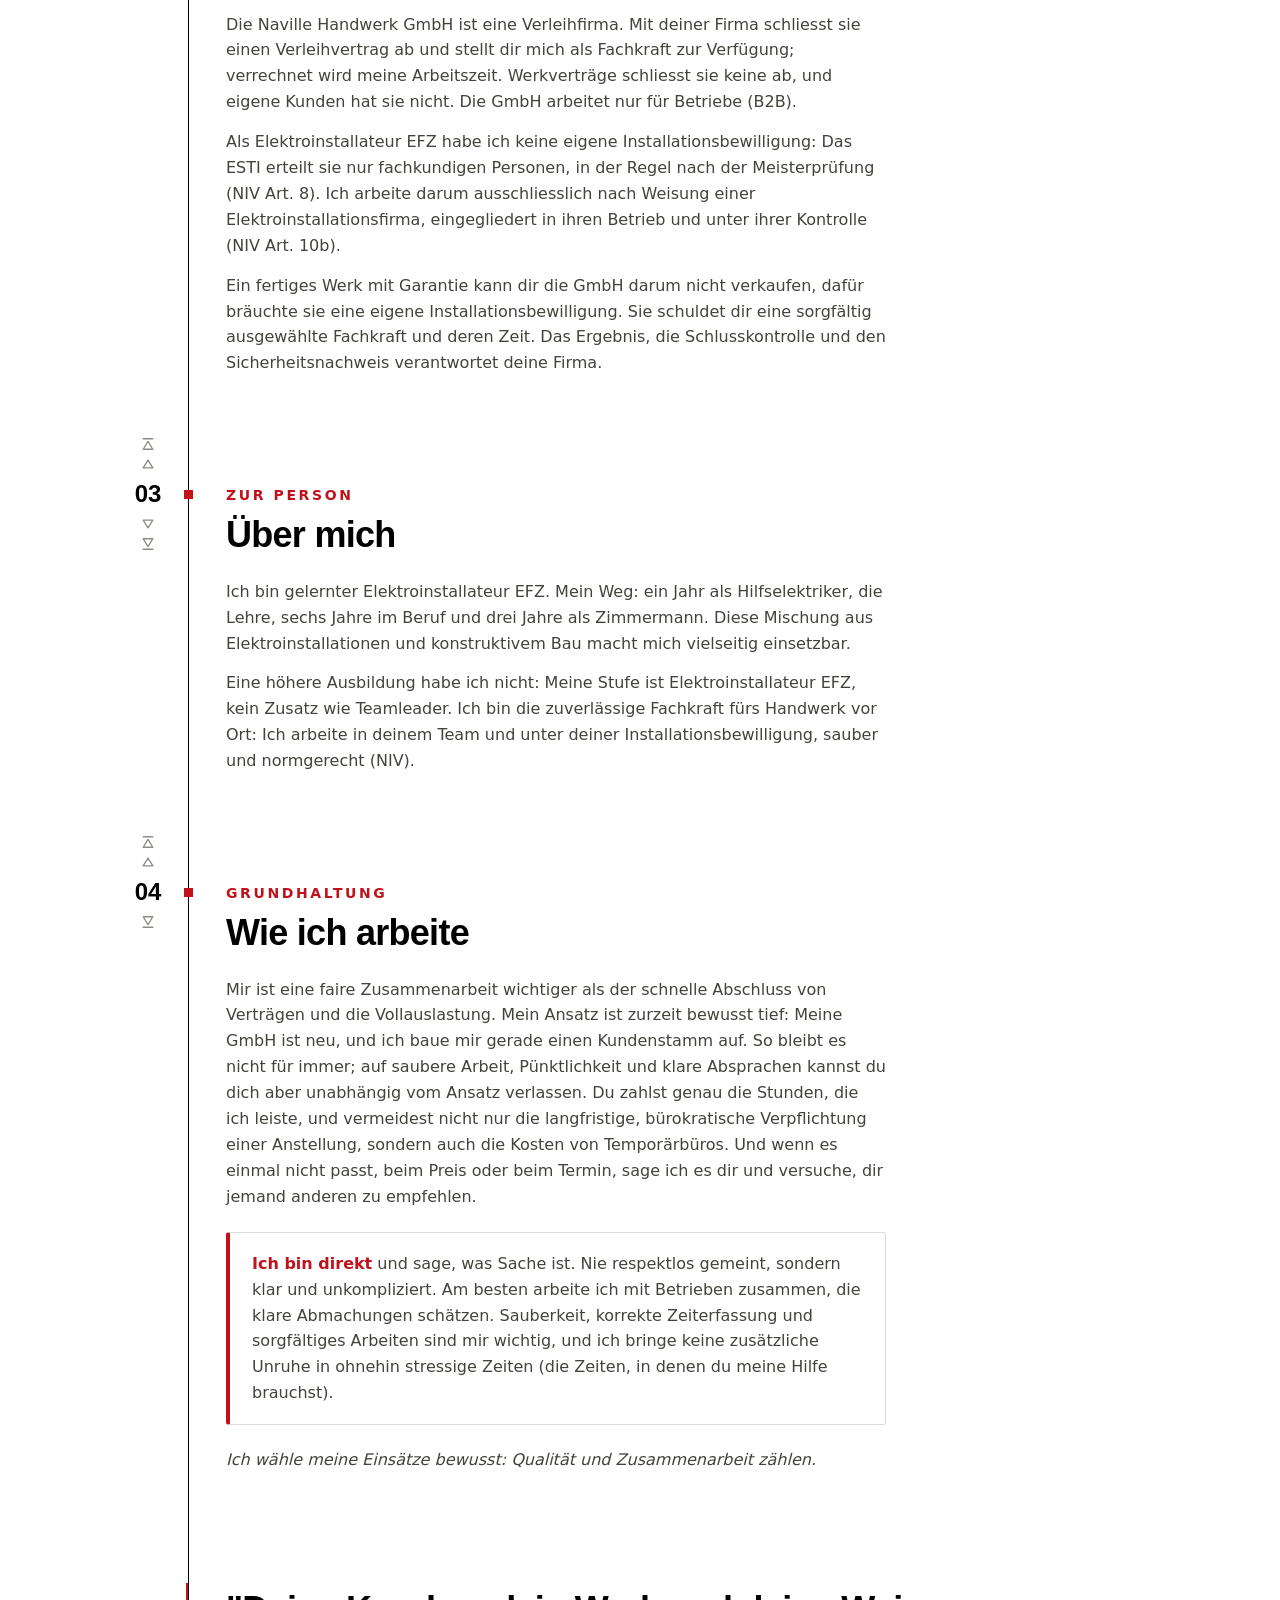
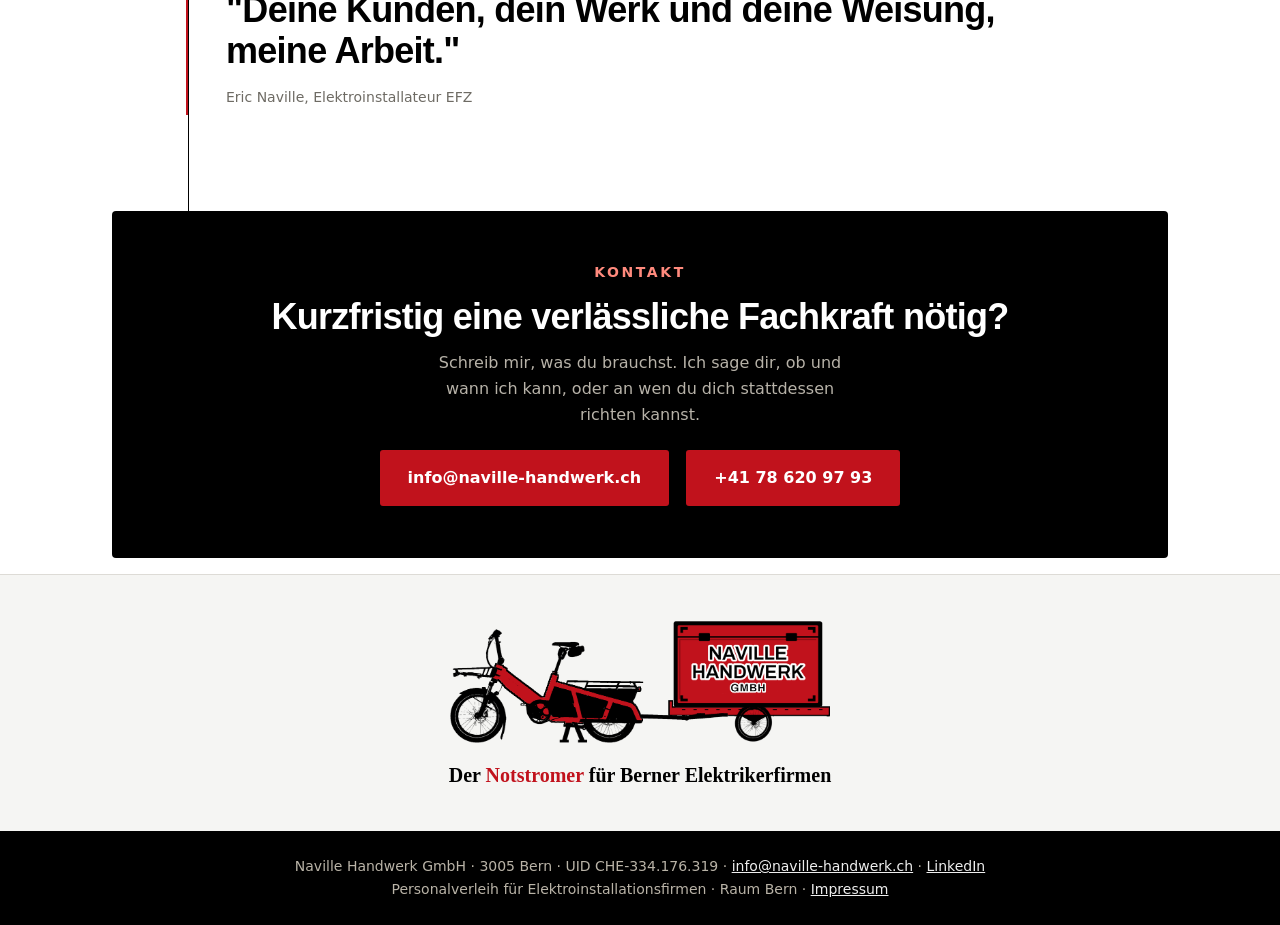
==== commit bfff84b5: "fix: Foto-Platzhalter weg, «empfehlen» statt «vermitteln» Bei «Über mich» stand ein leerer Kasten «A" ====
--- a/index.html
+++ b/index.html
@@ -2,7 +2,7 @@
 <meta name="viewport" content="width=device-width,initial-scale=1">
 <meta http-equiv="Content-Security-Policy" content="default-src 'self'; script-src 'self'; style-src 'self' 'unsafe-inline'; img-src 'self' data:; font-src 'self'; connect-src 'self'; object-src 'none'; base-uri 'self'; form-action 'self'">
 <title>Naville Handwerk GmbH · Kurzfristige Hilfe bei akutem Personalengpass</title>
-<meta name="description" content="Eric Naville, Elektroinstallateur EFZ: kurzfristige, verlässliche Aushilfe für Elektroinstallationsfirmen im Raum Bern.">
+<meta name="description" content="Personalverleih für Elektroinstallationsfirmen im Raum Bern: Die Naville Handwerk GmbH verleiht ihren Inhaber, Elektroinstallateur EFZ, bei Personalengpass.">
 <link rel="stylesheet" href="basis.css">
 <style>
 .eyebrow,.card .t,.step .n{font-size:14px;letter-spacing:2.6px}
@@ -72,14 +72,10 @@
 @media(max-width:520px){.grid{grid-template-columns:1fr}}
 
 .prose p{color:var(--ink2);margin-bottom:14px}
-.about{display:grid;grid-template-columns:1.35fr .65fr;gap:44px;align-items:start}
-.about>*{min-width:0}
-.photoph{background:#F2F0EA;border:1px dashed #cfc7b6;border-radius:12px;min-height:220px;display:flex;flex-direction:column;align-items:center;justify-content:center;color:#9a9384;text-align:center;padding:24px;font-size:14px;line-height:1.5}
 .sig{font-family:'Archivo';font-weight:600;font-size:20px;margin-top:18px;color:var(--ink)}
 .callout{background:#fff;border:1px solid var(--line);border-left:4px solid var(--red);border-radius:10px;padding:18px 22px;color:var(--ink2);margin:22px 0}
 .callout b{color:var(--red)}
 .tagline{font-style:italic;color:var(--grey);margin-top:18px}
-@media(max-width:820px){.about{grid-template-columns:1fr;gap:26px}}
 </style>
 <link rel="stylesheet" href="achse.css">
 <link rel="icon" type="image/svg+xml" href="favicon.svg">
@@ -91,11 +87,39 @@
 <meta property="og:site_name" content="Naville Handwerk GmbH">
 <meta property="og:locale" content="de_CH">
 <meta property="og:title" content="Naville Handwerk GmbH · Kurzfristige Hilfe bei akutem Personalengpass">
-<meta property="og:description" content="Eric Naville, Elektroinstallateur EFZ: kurzfristige, verlässliche Aushilfe für Elektroinstallationsfirmen im Raum Bern.">
+<meta property="og:description" content="Personalverleih für Elektroinstallationsfirmen im Raum Bern: Die Naville Handwerk GmbH verleiht ihren Inhaber, Elektroinstallateur EFZ, bei Personalengpass.">
+<link rel="canonical" href="https://naville-handwerk.ch/">
 <meta property="og:url" content="https://naville-handwerk.ch/">
 <meta name="twitter:card" content="summary">
 <meta name="twitter:title" content="Naville Handwerk GmbH · Kurzfristige Hilfe bei akutem Personalengpass">
-<meta name="twitter:description" content="Eric Naville, Elektroinstallateur EFZ: kurzfristige, verlässliche Aushilfe für Elektroinstallationsfirmen im Raum Bern.">
+<meta name="twitter:description" content="Personalverleih für Elektroinstallationsfirmen im Raum Bern: Die Naville Handwerk GmbH verleiht ihren Inhaber, Elektroinstallateur EFZ, bei Personalengpass.">
+<script type="application/ld+json">
+{
+  "@context": "https://schema.org",
+  "@type": "EmploymentAgency",
+  "name": "Naville Handwerk GmbH",
+  "url": "https://naville-handwerk.ch/",
+  "description": "Personalverleih für Elektroinstallationsfirmen im Raum Bern. Die GmbH verleiht ihren Inhaber, Elektroinstallateur EFZ, bei kurzfristigem Personalengpass. Sie schliesst keine Werkverträge ab und arbeitet nur für Betriebe.",
+  "slogan": "Der Notstromer für Berner Elektrikerfirmen",
+  "foundingDate": "2026",
+  "founder": {"@type": "Person", "name": "Eric Naville", "jobTitle": "Elektroinstallateur EFZ"},
+  "email": "info@naville-handwerk.ch",
+  "vatID": "CHE-334.176.319 MWST",
+  "address": {"@type": "PostalAddress", "postalCode": "3005", "addressLocality": "Bern", "addressCountry": "CH"},
+  "areaServed": {"@type": "Place", "name": "Raum Bern"},
+  "makesOffer": {
+    "@type": "Offer",
+    "itemOffered": {
+      "@type": "Service",
+      "name": "Personalverleih",
+      "serviceType": "Personalverleih",
+      "description": "Verleih eines Elektroinstallateurs EFZ an Elektroinstallationsfirmen, eingegliedert in deren Team und unter deren Installationsbewilligung.",
+      "audience": {"@type": "BusinessAudience"}
+    }
+  },
+  "sameAs": ["https://www.linkedin.com/company/naville-handwerk"]
+}
+</script>
 <!-- Icons: Font Awesome Free (CC BY 4.0, fontawesome.com) · Bootstrap Icons (MIT) · Material Symbols (Apache-2.0). Schrift: Archivo (SIL OFL 1.1). -->
 </head>
 <body>
@@ -165,12 +189,9 @@
 <section class="wrap sec" id="ueber">
   <div class="eyebrow mono">Zur Person</div>
   <h2 class="disp">Über mich</h2>
-  <div class="about" style="margin-top:34px">
-    <div class="prose">
-      <p>Ich bin gelernter Elektroinstallateur EFZ. Mein Weg: ein Jahr als Hilfselektriker, die Lehre, sechs Jahre im Beruf und drei Jahre als Zimmermann. Diese Mischung aus Elektroinstallationen und konstruktivem Bau macht mich vielseitig einsetzbar.</p>
-      <p>Eine höhere Ausbildung habe ich nicht: Meine Stufe ist Elektroinstallateur EFZ, kein Zusatz wie Teamleader. Ich bin die zuverlässige Fachkraft fürs Handwerk vor Ort: Ich arbeite in deinem Team und unter deiner Installationsbewilligung, sauber und normgerecht (NIV).</p>
-    </div>
-    <div class="photoph">Arbeitsfoto folgt<br>(z. B. bei der Arbeit auf der Baustelle)</div>
+  <div class="prose" style="margin-top:24px">
+    <p>Ich bin gelernter Elektroinstallateur EFZ. Mein Weg: ein Jahr als Hilfselektriker, die Lehre, sechs Jahre im Beruf und drei Jahre als Zimmermann. Diese Mischung aus Elektroinstallationen und konstruktivem Bau macht mich vielseitig einsetzbar.</p>
+    <p>Eine höhere Ausbildung habe ich nicht: Meine Stufe ist Elektroinstallateur EFZ, kein Zusatz wie Teamleader. Ich bin die zuverlässige Fachkraft fürs Handwerk vor Ort: Ich arbeite in deinem Team und unter deiner Installationsbewilligung, sauber und normgerecht (NIV).</p>
   </div>
 </section>
 
@@ -178,7 +199,7 @@
   <div class="eyebrow mono">Grundhaltung</div>
   <h2 class="disp">Wie ich arbeite</h2>
   <div class="prose" style="margin-top:24px">
-    <p style="color:var(--ink2)">Mir ist eine faire Zusammenarbeit wichtiger als der schnelle Abschluss von Verträgen und die Vollauslastung. Mein Ansatz ist zurzeit bewusst tief: Meine GmbH ist neu, und ich baue mir gerade einen Kundenstamm auf. So bleibt es nicht für immer; auf saubere Arbeit, Pünktlichkeit und klare Absprachen kannst du dich aber unabhängig vom Ansatz verlassen. Du zahlst genau die Stunden, die ich leiste, und vermeidest nicht nur die langfristige, bürokratische Verpflichtung einer Anstellung, sondern auch die Kosten von Temporärbüros. Und wenn es einmal nicht passt, beim Preis oder beim Termin, sage ich es dir und versuche, dir jemand anderen zu vermitteln.</p>
+    <p style="color:var(--ink2)">Mir ist eine faire Zusammenarbeit wichtiger als der schnelle Abschluss von Verträgen und die Vollauslastung. Mein Ansatz ist zurzeit bewusst tief: Meine GmbH ist neu, und ich baue mir gerade einen Kundenstamm auf. So bleibt es nicht für immer; auf saubere Arbeit, Pünktlichkeit und klare Absprachen kannst du dich aber unabhängig vom Ansatz verlassen. Du zahlst genau die Stunden, die ich leiste, und vermeidest nicht nur die langfristige, bürokratische Verpflichtung einer Anstellung, sondern auch die Kosten von Temporärbüros. Und wenn es einmal nicht passt, beim Preis oder beim Termin, sage ich es dir und versuche, dir jemand anderen zu empfehlen.</p>
     <div class="callout"><b>Ich bin direkt</b> und sage, was Sache ist. Nie respektlos gemeint, sondern klar und unkompliziert. Am besten arbeite ich mit Betrieben zusammen, die klare Abmachungen schätzen. Sauberkeit, korrekte Zeiterfassung und sorgfältiges Arbeiten sind mir wichtig, und ich bringe keine zusätzliche Unruhe in ohnehin stressige Zeiten (die Zeiten, in denen du meine Hilfe brauchst).</div>
     <p class="tagline">Ich wähle meine Einsätze bewusst: Qualität und Zusammenarbeit zählen.</p>
   </div>
--- a/basis.css
+++ b/basis.css
@@ -51,7 +51,10 @@
 @media(max-width:820px){
 .burger{display:flex;flex-direction:column;justify-content:center;gap:5px;width:38px;height:34px;padding:6px 4px;cursor:pointer;-webkit-tap-highlight-color:transparent}
 .burger span{display:block;height:2.5px;width:100%;background:var(--ink);border-radius:2px;transition:transform .2s,opacity .2s}
-.nav{max-height:100vh;overflow-y:auto}                       /* offenes Menue hoeher als der Bildschirm: in der Kopfzeile scrollen */
+/* Open menu taller than the screen scrolls inside the header. 100vh on iOS includes the area under the
+   browser toolbars, so the last links stayed hidden; 100dvh is the visible height (100vh stays as
+   fallback). overscroll-behavior keeps the page behind still when the menu reaches its end. */
+.nav{max-height:100vh;max-height:100dvh;overflow-y:auto;overscroll-behavior:contain}
 .nav-links{display:none;width:100%;flex-direction:column;gap:12px;padding:4px 0 14px}
 #navtoggle:checked ~ .nav-links{display:flex}
 .ng{border:1px solid var(--line);border-radius:3px;padding:10px 14px 4px;background:#fff}
--- a/achse.css
+++ b/achse.css
@@ -18,9 +18,8 @@
 .wrap,.nav-in,.calc-layout{max-width:1160px;margin-inline:auto;padding-inline:var(--rand)}
 .nav{background:rgba(255,255,255,.93)}
 .fbrand{background:#F5F5F3;margin-top:0}
-.card,.callout,.photoph{border-radius:3px}
+.card,.callout{border-radius:3px}
 .contact{border-radius:4px}
-.photoph{background:#F7F7F5}
 .cal-toolbar{background:rgba(255,255,255,.96)}
 .fb-card,.note,.introbox2,.gavbox,.disc,.side-box{background:#F5F5F3}
 :root{--edit:#F5F5F3;--editbd:#D8D6D0}                           /* Eingabefelder des Preisrechners ohne Cremeton */
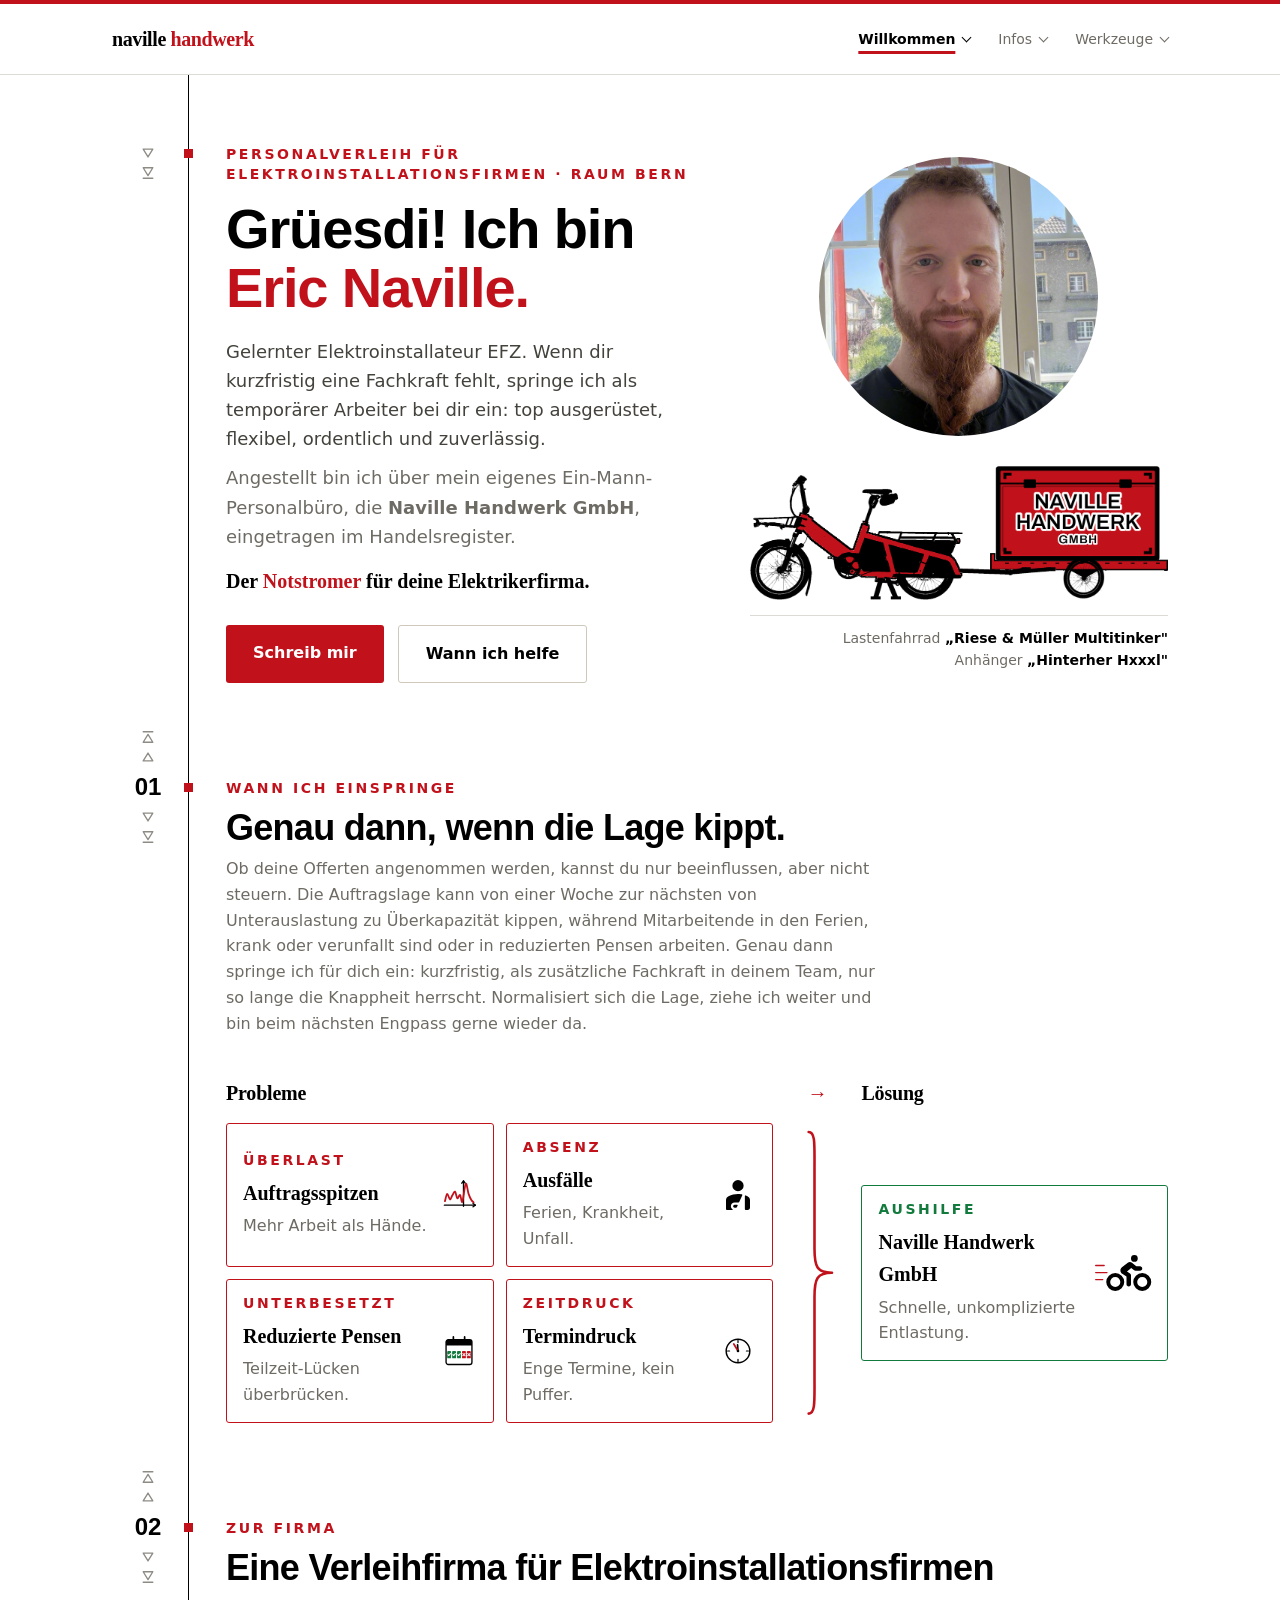
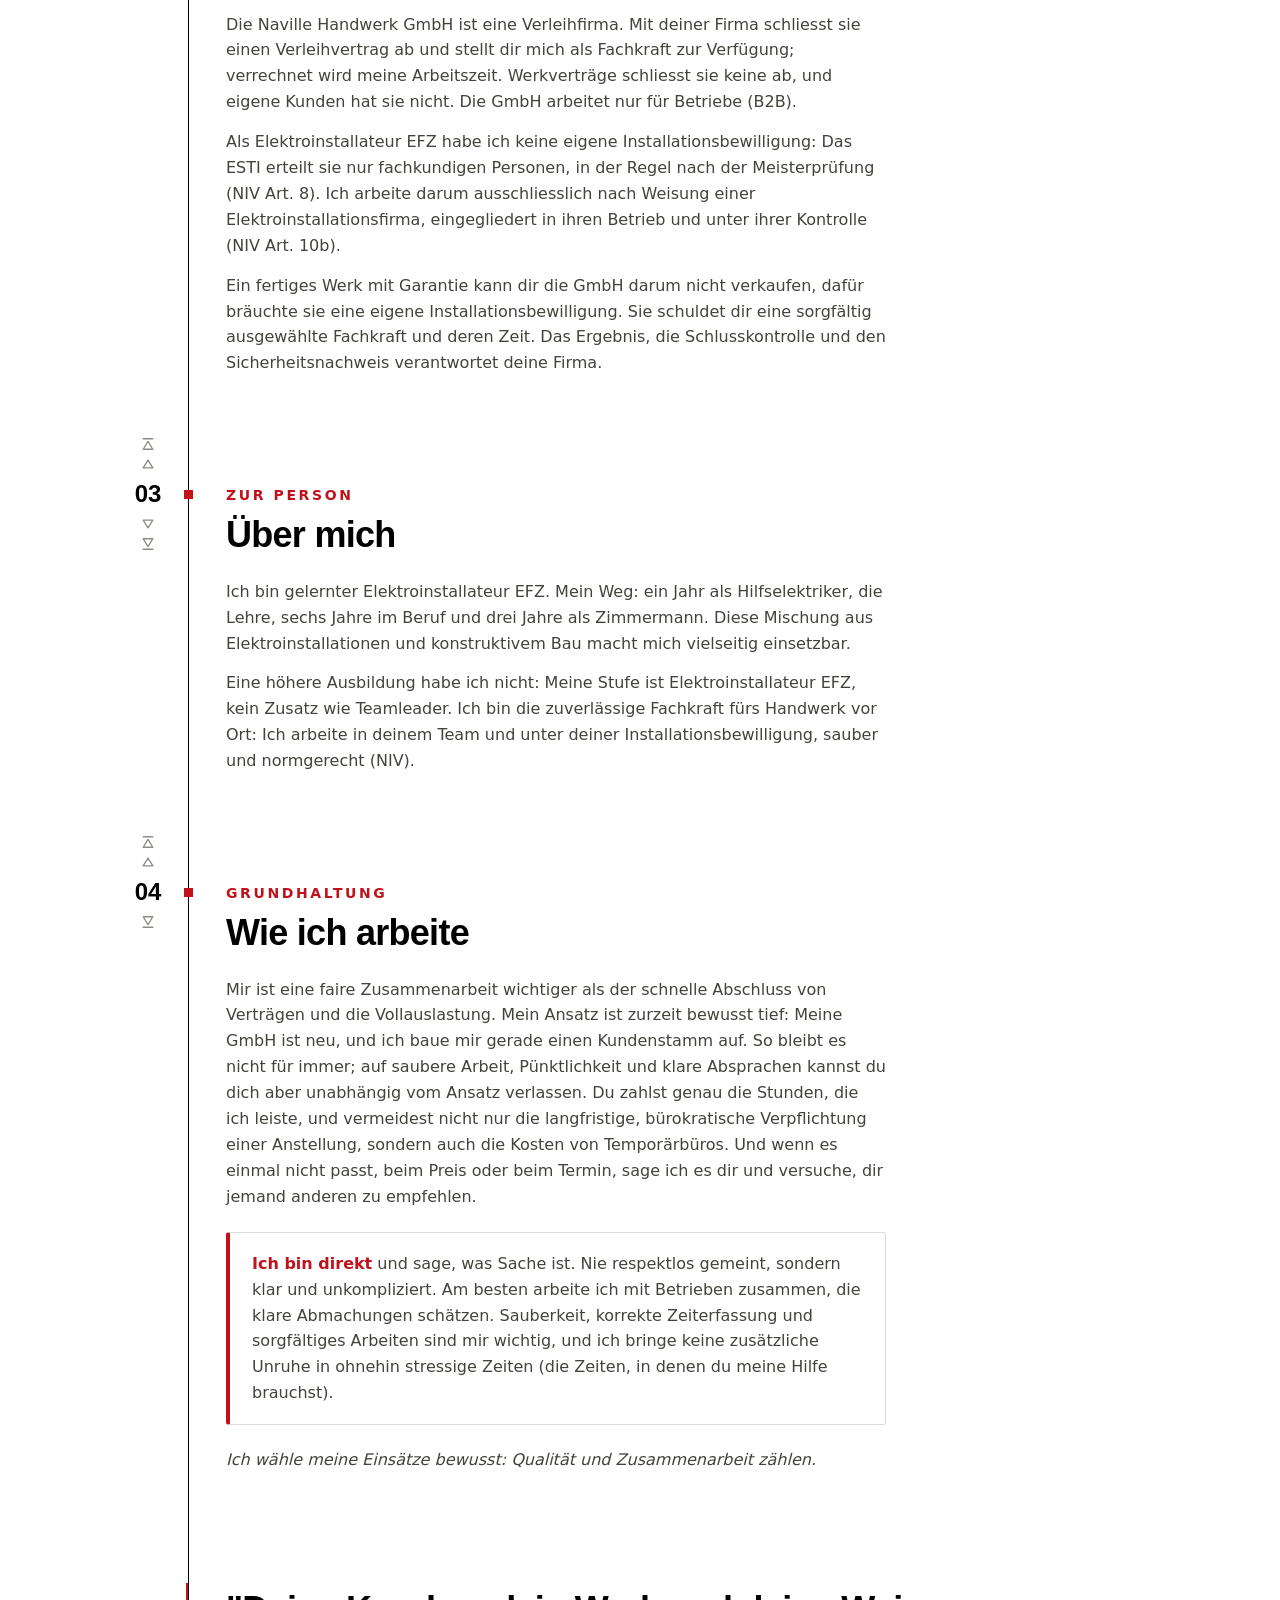
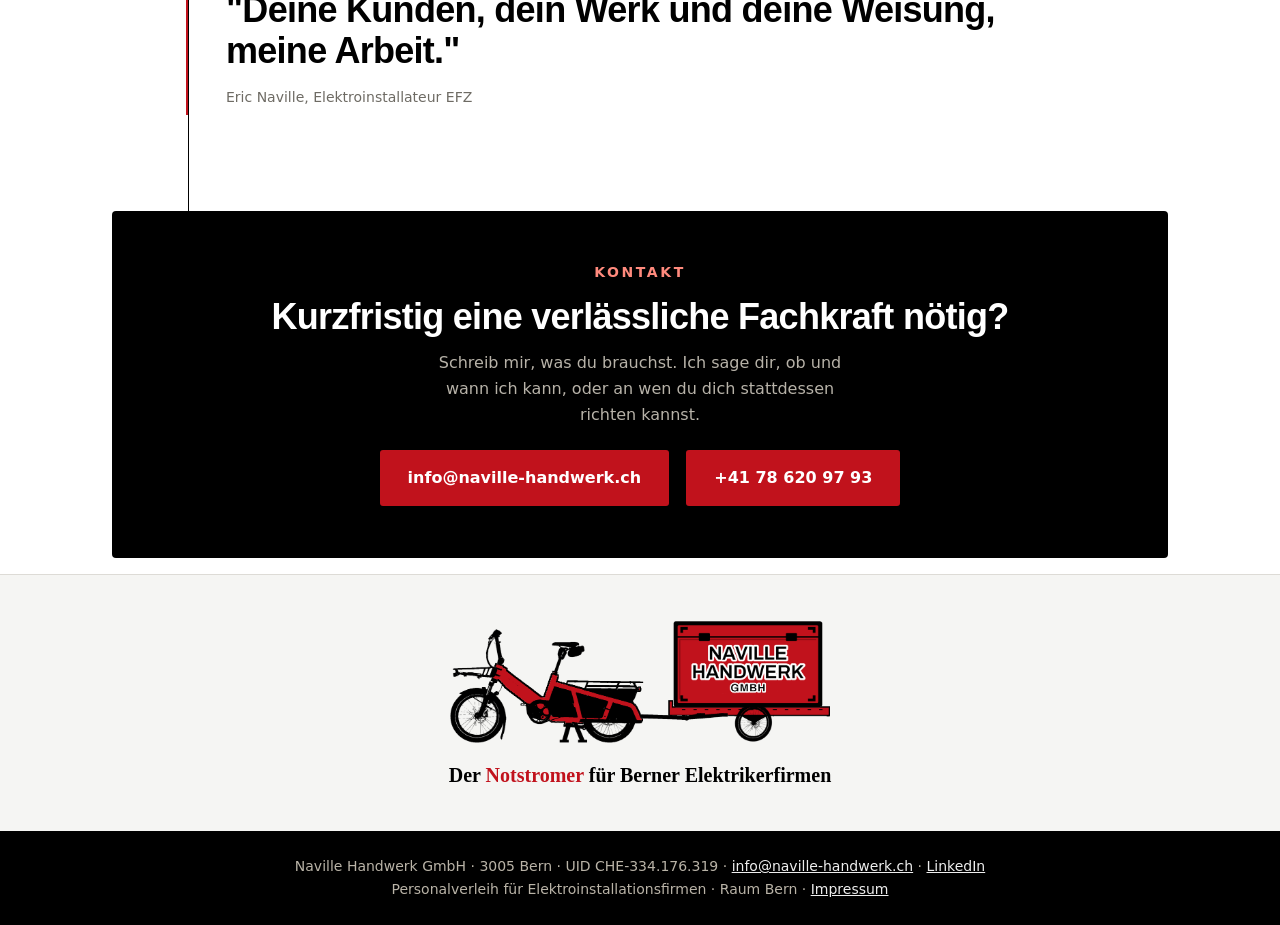
==== commit b858d20b: "fix: Lastenvelo und Anhänger nicht mehr als geplante Käufe Velo und Anhänger werden am 21. November " ====
--- a/index.html
+++ b/index.html
@@ -90,7 +90,12 @@
 <meta property="og:description" content="Personalverleih für Elektroinstallationsfirmen im Raum Bern: Die Naville Handwerk GmbH verleiht ihren Inhaber, Elektroinstallateur EFZ, bei Personalengpass.">
 <link rel="canonical" href="https://naville-handwerk.ch/">
 <meta property="og:url" content="https://naville-handwerk.ch/">
-<meta name="twitter:card" content="summary">
+<meta property="og:image" content="https://naville-handwerk.ch/bilder/linkvorschau.png">
+<meta property="og:image:width" content="1200">
+<meta property="og:image:height" content="630">
+<meta property="og:image:alt" content="Der Notstromer für Berner Elektrikerfirmen: Personalverleih für Elektroinstallationsfirmen, Raum Bern. Lastenvelo mit Anhänger der Naville Handwerk GmbH.">
+<meta name="twitter:card" content="summary_large_image">
+<meta name="twitter:image" content="https://naville-handwerk.ch/bilder/linkvorschau.png">
 <meta name="twitter:title" content="Naville Handwerk GmbH · Kurzfristige Hilfe bei akutem Personalengpass">
 <meta name="twitter:description" content="Personalverleih für Elektroinstallationsfirmen im Raum Bern: Die Naville Handwerk GmbH verleiht ihren Inhaber, Elektroinstallateur EFZ, bei Personalengpass.">
 <script type="application/ld+json">
@@ -101,6 +106,7 @@
   "url": "https://naville-handwerk.ch/",
   "description": "Personalverleih für Elektroinstallationsfirmen im Raum Bern. Die GmbH verleiht ihren Inhaber, Elektroinstallateur EFZ, bei kurzfristigem Personalengpass. Sie schliesst keine Werkverträge ab und arbeitet nur für Betriebe.",
   "slogan": "Der Notstromer für Berner Elektrikerfirmen",
+  "image": "https://naville-handwerk.ch/bilder/linkvorschau.png",
   "foundingDate": "2026",
   "founder": {"@type": "Person", "name": "Eric Naville", "jobTitle": "Elektroinstallateur EFZ"},
   "email": "info@naville-handwerk.ch",
@@ -149,7 +155,7 @@
   <div class="hero-emb">
     <img class="profile" src="bilder/eric.jpg" width="640" height="640" alt="Eric Naville, Inhaber der Naville Handwerk GmbH">
     <img src="bilder/emblem.png" alt="Lastenvelo mit Anhänger und Firmenschild">
-    <div class="spec"><i>(Geplante Käufe)</i><br>Lastenfahrrad <b>„Riese &amp; Müller Multitinker"</b><br>Anhänger <b>„Hinterher Hxxxl"</b></div>
+    <div class="spec">Lastenfahrrad <b>„Riese &amp; Müller Multitinker"</b><br>Anhänger <b>„Hinterher Hxxxl"</b></div>
   </div>
 </section>
 
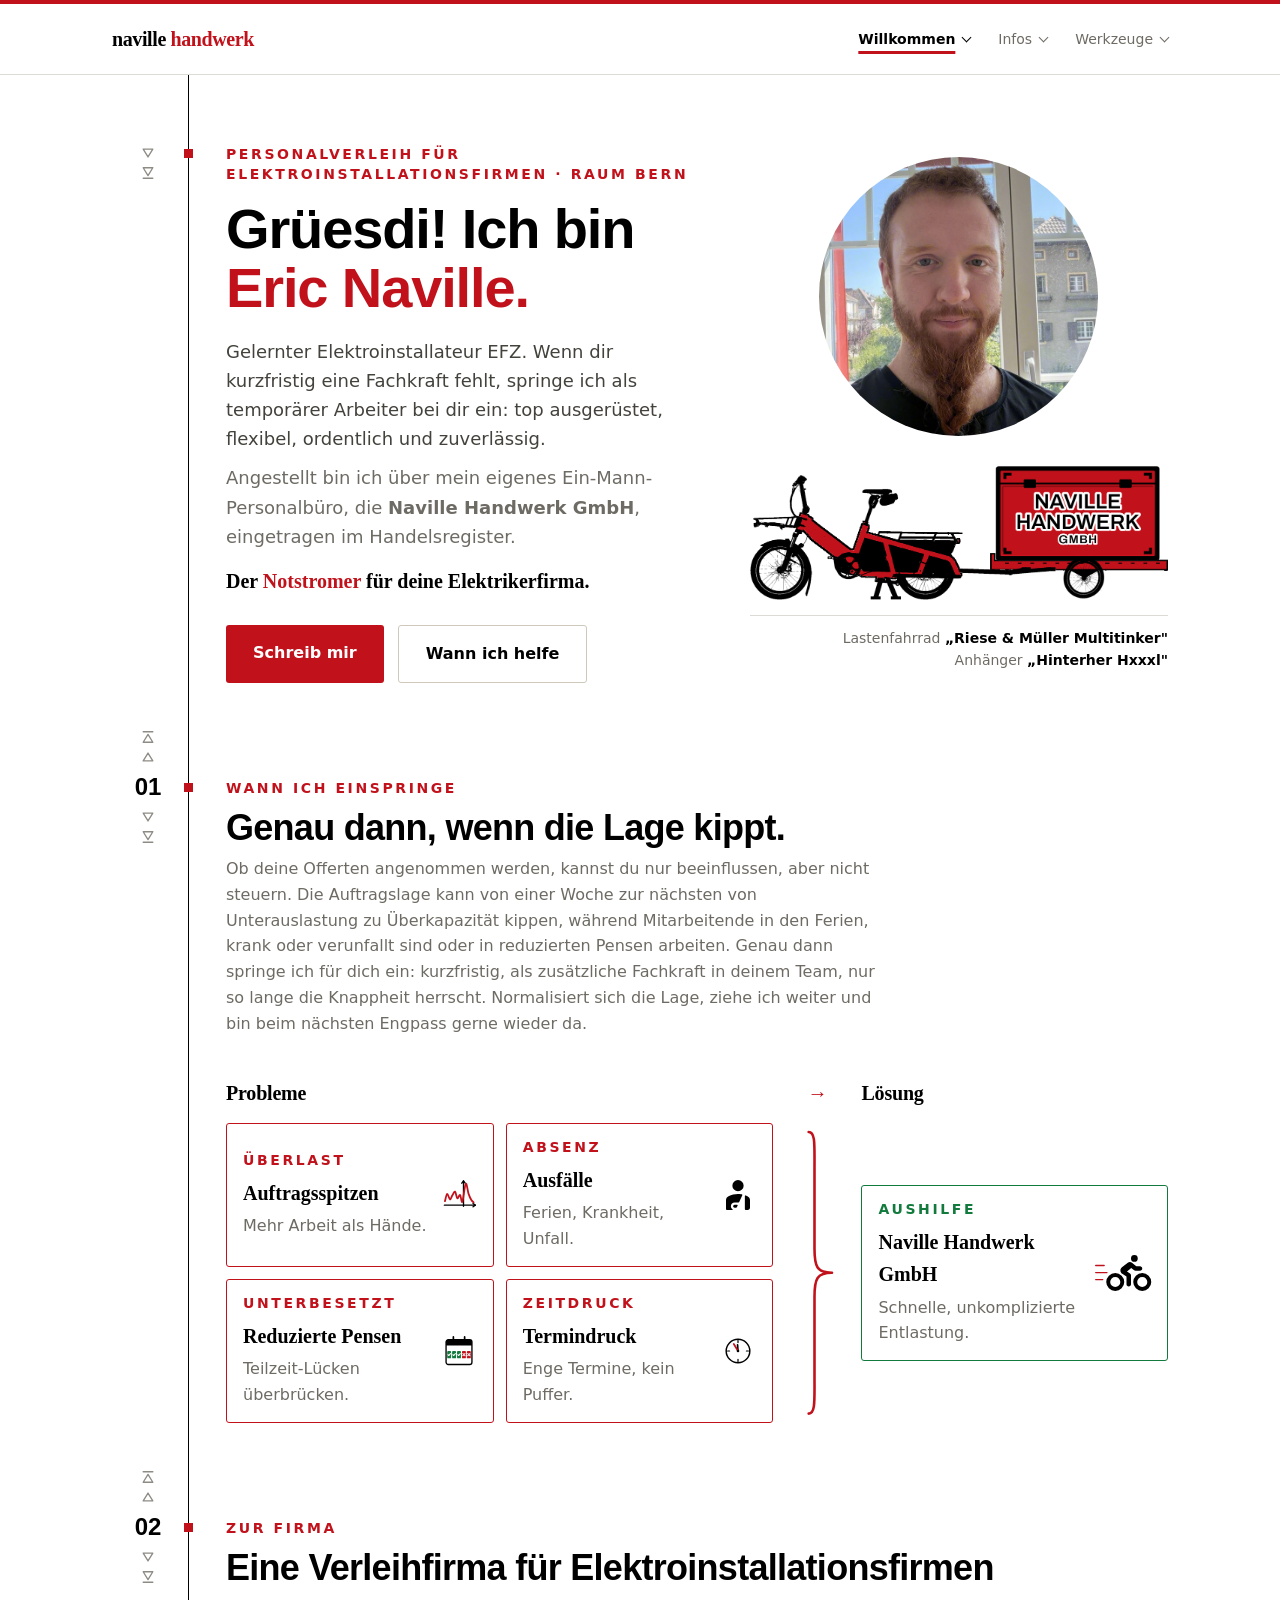
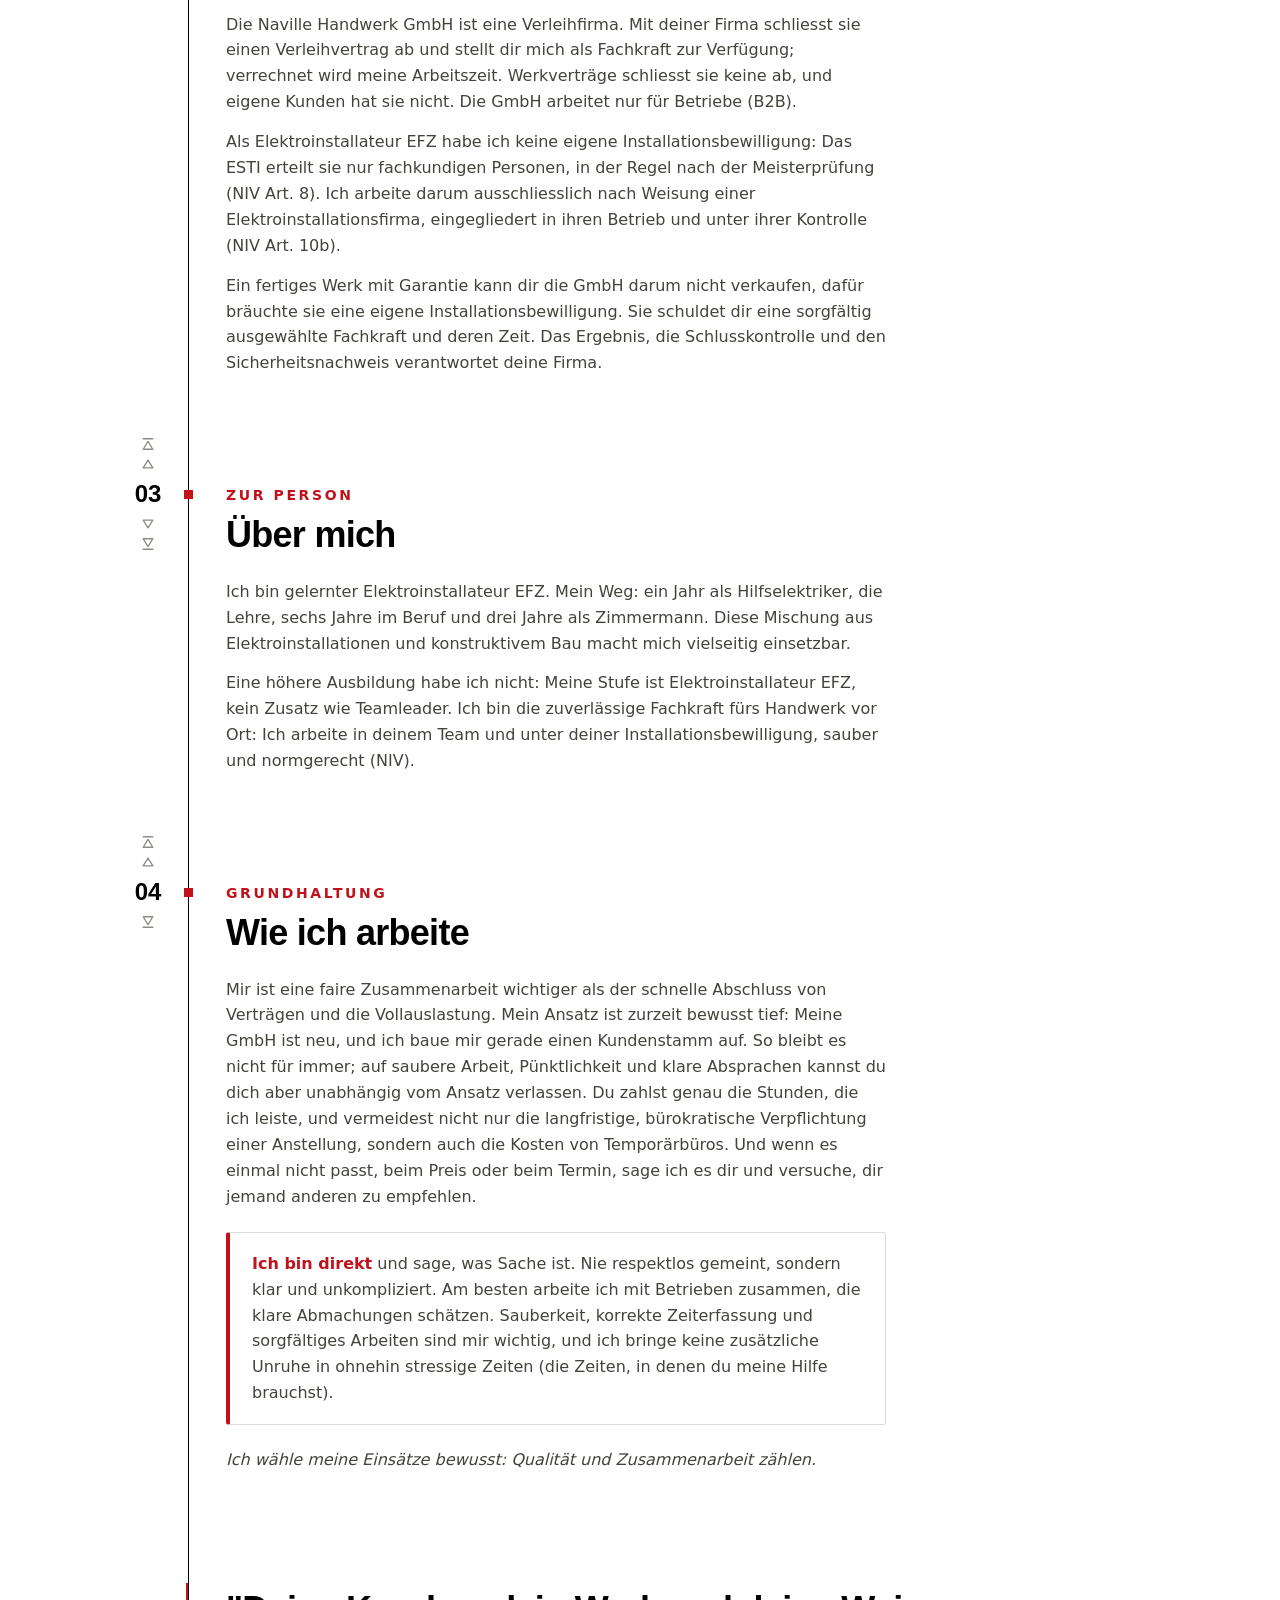
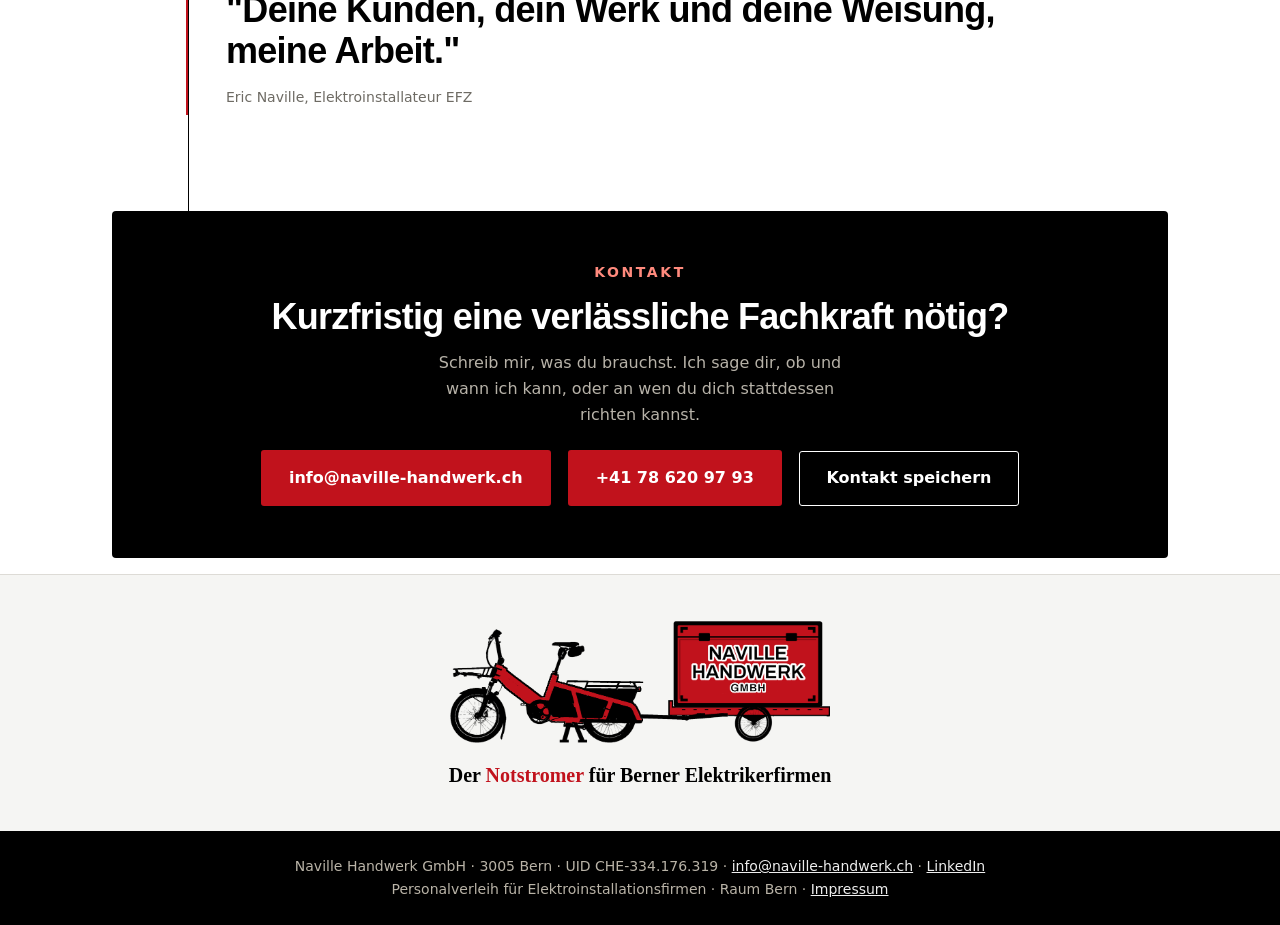
==== commit 3b721d10: "feat: Knopf «Kontakt speichern» auf der Startseite Ein Bauleiter soll Name, Firma, Telefon und E-Mai" ====
--- a/index.html
+++ b/index.html
@@ -68,6 +68,9 @@
 .contact h2{color:#fff;font-size:clamp(26px,3.4vw,36px);margin:6px 0 4px}
 .contact .sub2{color:#b7b2a8;max-width:44ch;margin:0 auto}
 .contact .mail{display:inline-block;background:var(--red);color:#fff;text-decoration:none;font-weight:700;padding:15px 28px;border-radius:3px;margin:22px 6px 0}
+.contact .save-contact{background:none;border:1.5px solid #fff;padding:13.5px 26.5px;font:inherit;font-weight:700;cursor:pointer}
+.contact .save-contact:hover{background:rgba(255,255,255,.1)}
+.contact .save-contact[hidden]{display:none}
 @media(max-width:820px){.hero{grid-template-columns:1fr;gap:34px}.cycle{grid-template-columns:1fr 1fr;gap:34px 24px}.grid{grid-template-columns:1fr 1fr}}
 @media(max-width:520px){.grid{grid-template-columns:1fr}}
 
@@ -129,6 +132,7 @@
 <!-- Icons: Font Awesome Free (CC BY 4.0, fontawesome.com) · Bootstrap Icons (MIT) · Material Symbols (Apache-2.0). Schrift: Archivo (SIL OFL 1.1). -->
 </head>
 <body>
+<a class="skip-link" href="#inhalt">Zum Inhalt</a>
 <div class="availbar" id="availbar" hidden>
   <a class="availpill" href="index.html#kontakt">
     <svg class="av-ic" viewBox="0 0 24 24" fill="none" aria-hidden="true"><rect x="3" y="4.5" width="18" height="16.5" rx="3.2" stroke="#fff" stroke-width="2"/><path d="M3 9.5H21M8 2.5V6M16 2.5V6" stroke="#fff" stroke-width="2" stroke-linecap="round"/></svg>
@@ -142,6 +146,7 @@
   <label for="navtoggle" class="burger" aria-label="Menü"><span></span><span></span><span></span></label>
   <nav class="nav-links"><div class="ng"><button class="ng-t" type="button">Willkommen</button><div class="ng-p"><a href="index.html">Startseite</a><a href="index.html#wann">Wann ich einspringe</a><a href="index.html#firma">Zur Firma</a><a href="index.html#ueber">Über mich</a><a href="index.html#arbeit">Wie ich arbeite</a><a href="index.html#kontakt">Kontakt</a></div></div><div class="ng"><button class="ng-t" type="button">Infos</button><div class="ng-p"><a href="leistungen.html">Was du von mir hast</a><a href="faq.html">FAQ</a><a href="dokumente.html">Dokumente</a></div></div><div class="ng"><button class="ng-t" type="button">Werkzeuge</button><div class="ng-p"><a href="kalender.html">Kalender</a><a href="preisrechner.html">Preisrechner</a><a href="rayon.html">Rayon-Rechner</a><a href="vertragswerk.html">Vertragswerk</a><a href="schema.html">Schema-Symbole</a><a href="schema_zeichnen.html">Schema zeichnen</a></div></div></nav>
 </div></header>
+<main id="inhalt" tabindex="-1">
 
 <section class="wrap hero">
   <div>
@@ -225,8 +230,11 @@
     <p class="sub2">Schreib mir, was du brauchst. Ich sage dir, ob und wann ich kann, oder an wen du dich stattdessen richten kannst.</p>
     <a class="mail" href="mailto:info@naville-handwerk.ch">info@naville-handwerk.ch</a>
     <a class="mail" href="tel:+41786209793">+41 78 620 97 93</a>
-  </div>
-</section>
+    <button class="mail save-contact" type="button" id="save-contact" hidden>Kontakt speichern</button>
+  </div>
+</section>
+
+</main>
 
 <div class="fbrand">
   <img src="bilder/emblem.png" alt="Naville Handwerk: Lastenvelo mit Firmenschild">
@@ -238,4 +246,5 @@
 <script src="nav.js"></script>
 <script src="banner.js"></script>
 <script src="achse.js"></script>
+<script src="contact_card.js"></script>
 </body></html>
--- a/basis.css
+++ b/basis.css
@@ -47,6 +47,12 @@
 .fbrand .fc{margin-top:16px;font-family:'Archivo';font-weight:600;font-size:20px;color:var(--ink)}
 .foot{background:#000000;color:#b9b3a7;text-align:center;padding:24px 20px;font-size:14px}
 .foot a{color:#eee}
+/* Skip link: first stop for keyboard and screen-reader users, hidden until it gets focus. #inhalt is the
+   <main> of every page; the scroll margin keeps its start clear of the sticky header. */
+.skip-link{position:absolute;left:12px;top:-80px;z-index:100;background:#000;color:#fff;padding:10px 18px;border-radius:3px;font-size:15px;font-weight:600;text-decoration:none}
+.skip-link:focus{top:12px}
+#inhalt{scroll-margin-top:90px}
+#inhalt:focus{outline:none}
 .burger{display:none}
 @media(max-width:820px){
 .burger{display:flex;flex-direction:column;justify-content:center;gap:5px;width:38px;height:34px;padding:6px 4px;cursor:pointer;-webkit-tap-highlight-color:transparent}
